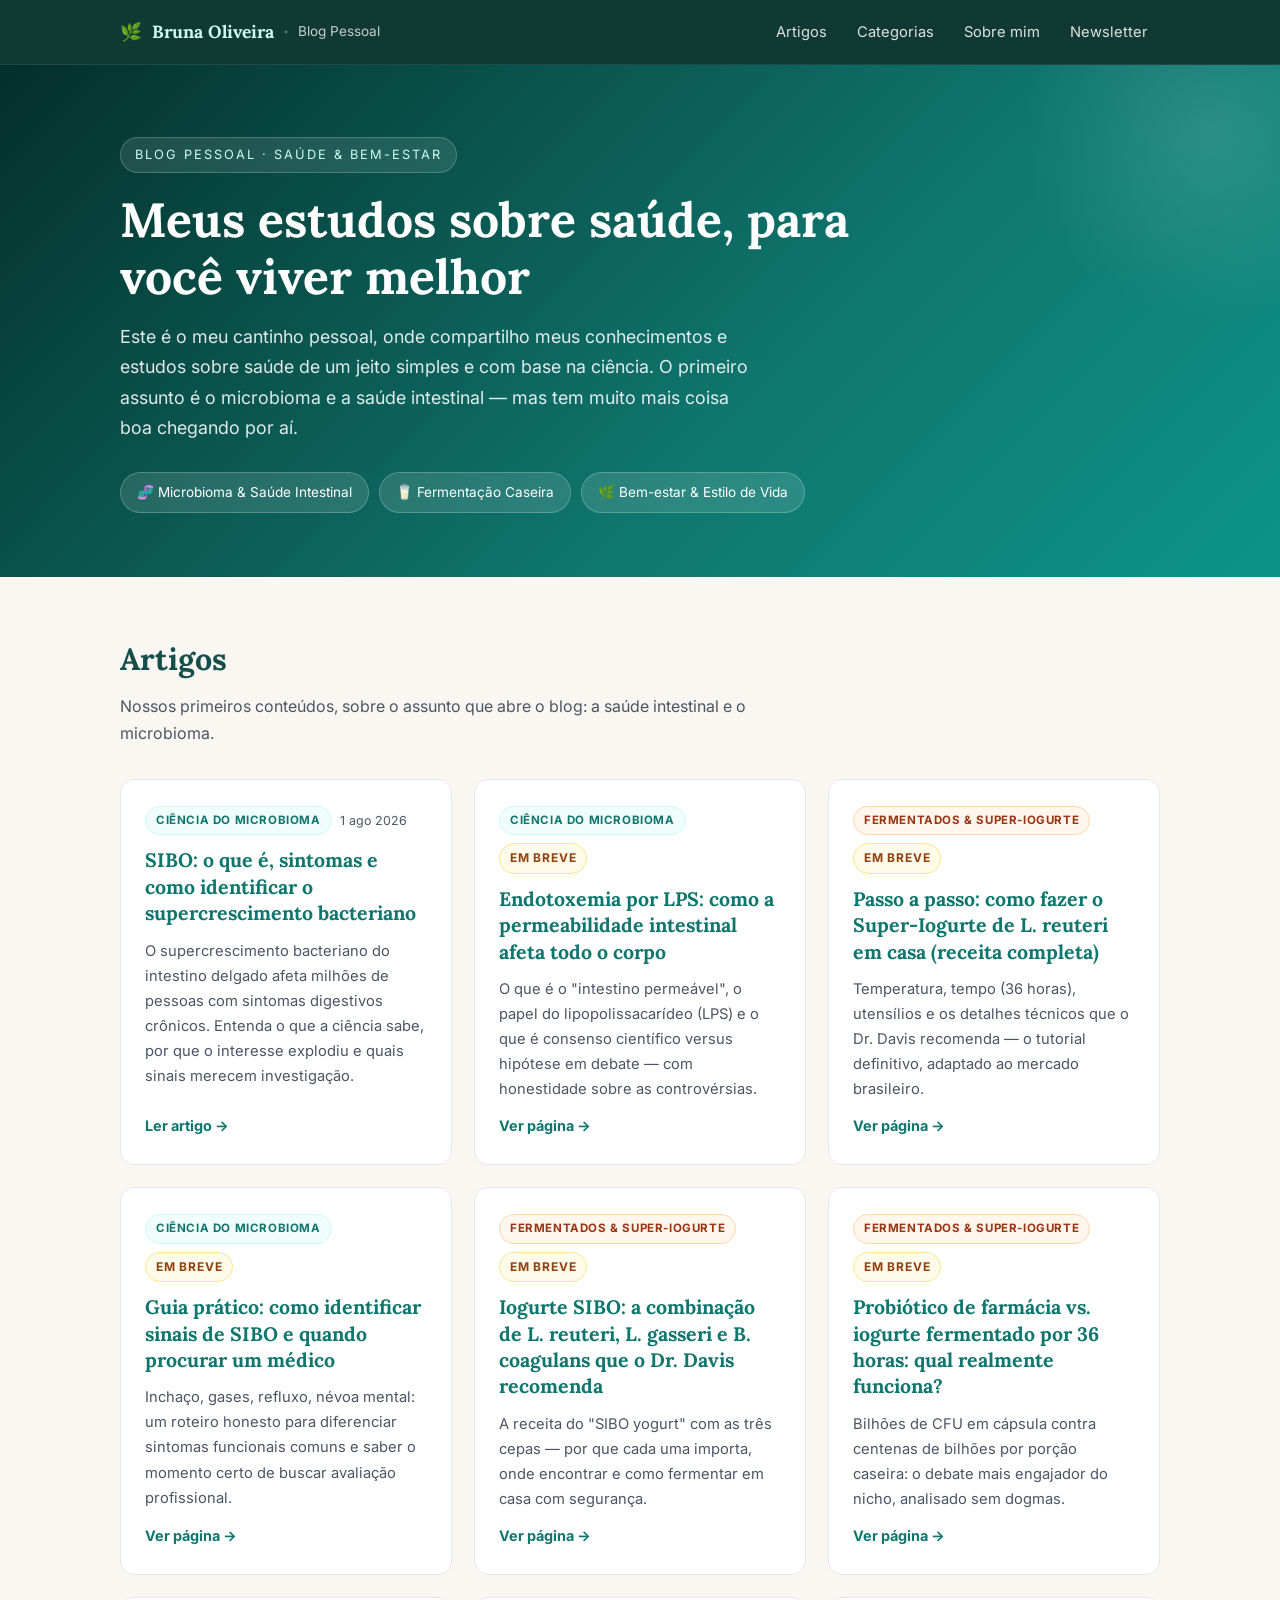
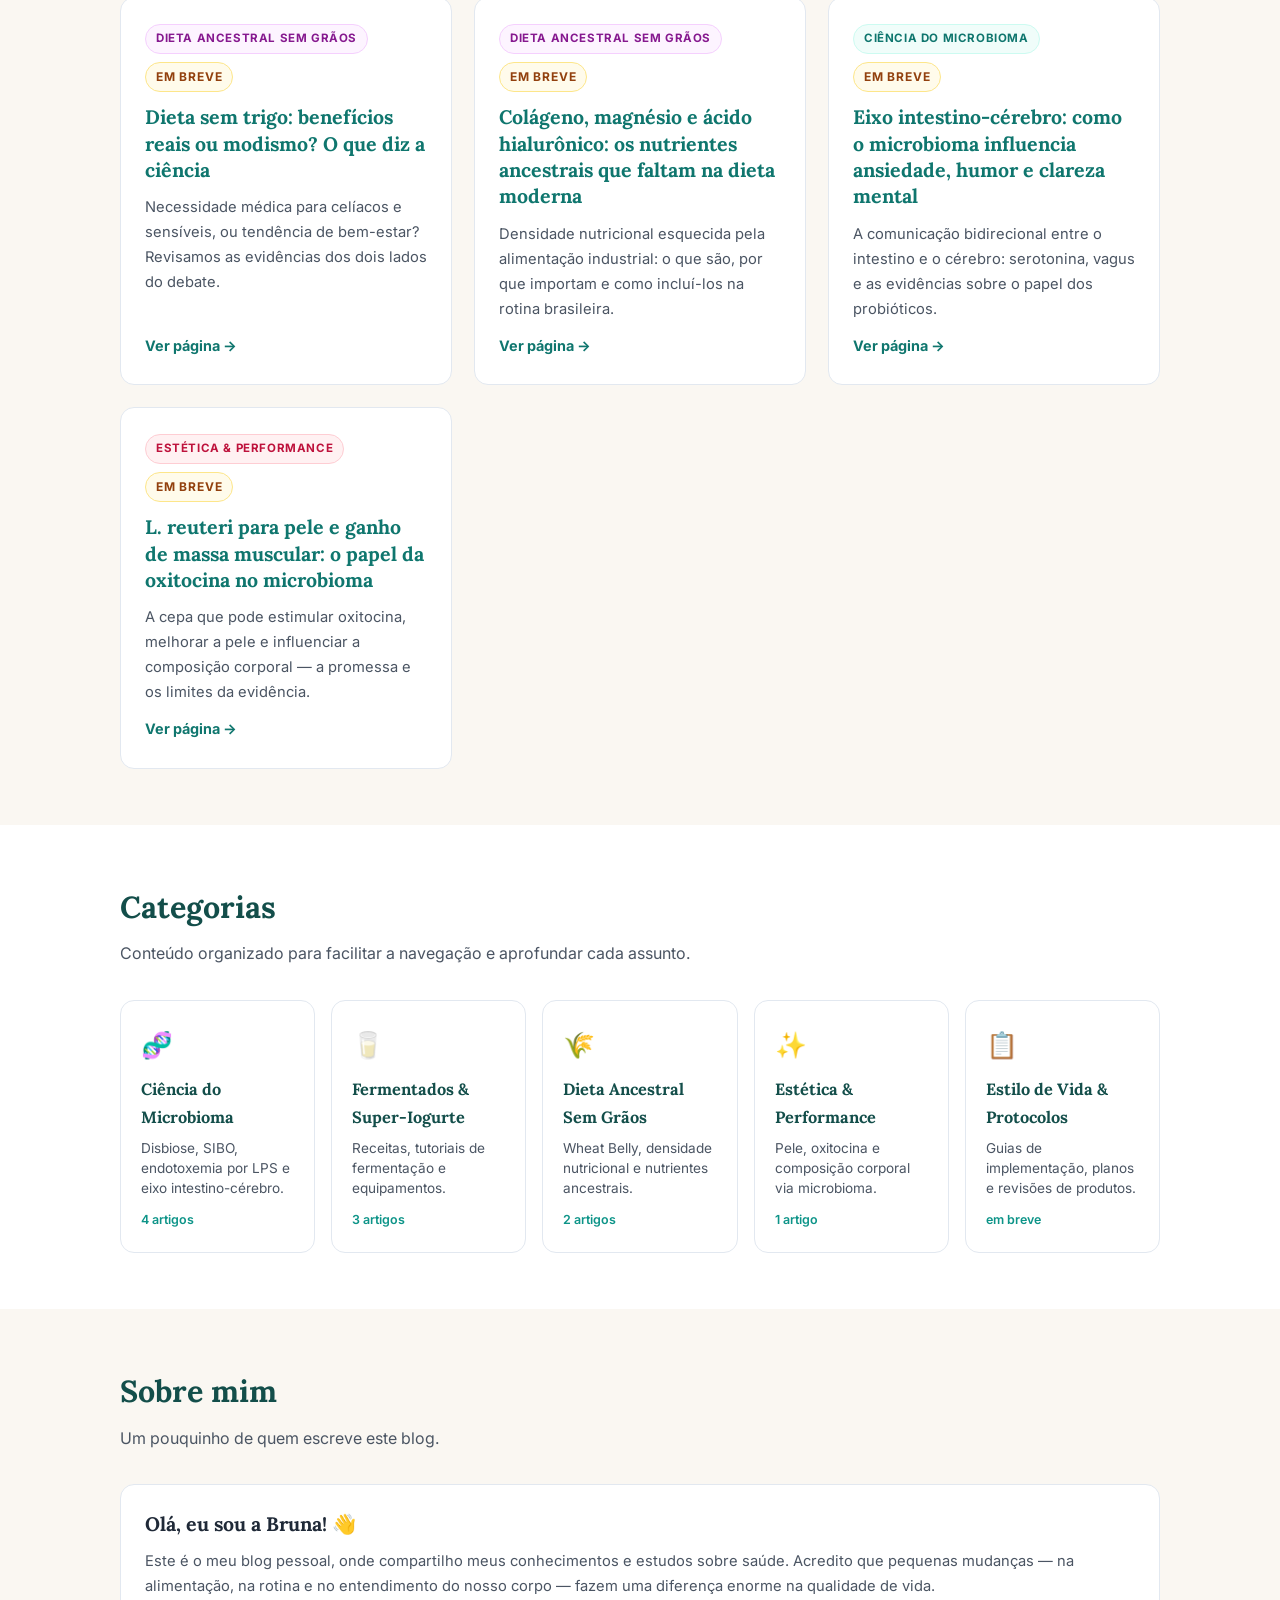
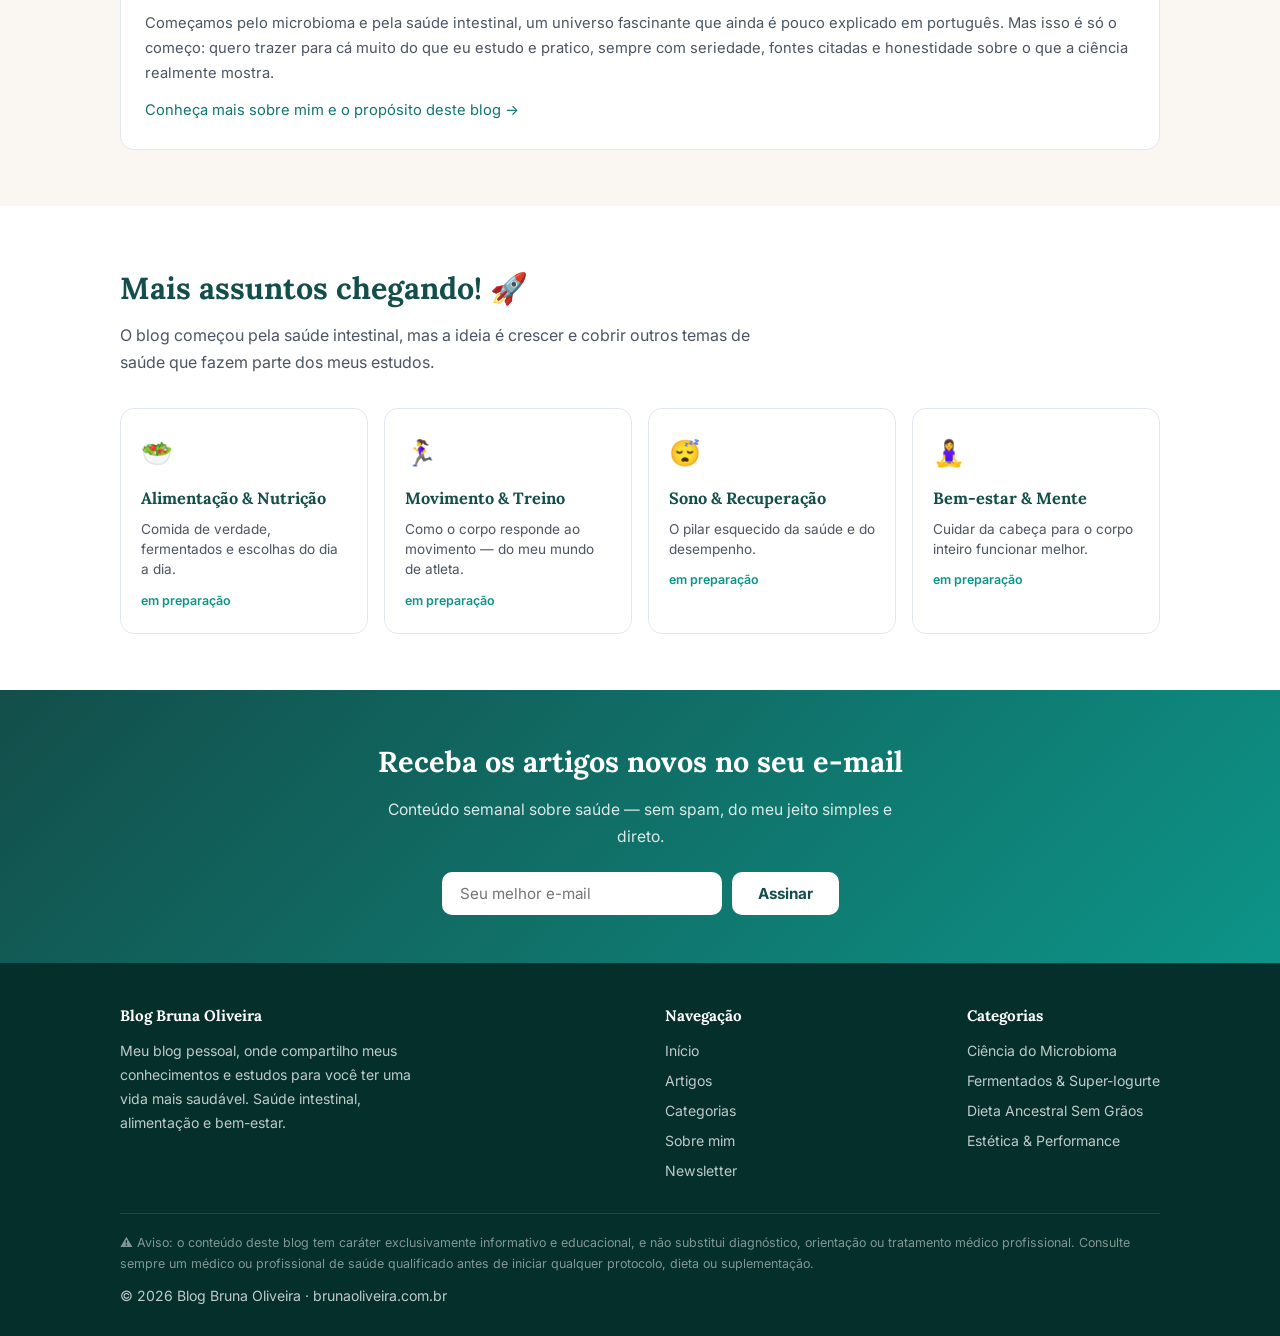
==== index.html @ d5e33ef6 "Reformula blog como blog pessoal de saude - Hero e textos reescritos em primeira pessoa: 'meus estud" ====
<!DOCTYPE html>
<html lang="pt-BR">
<head>
  <meta charset="UTF-8">
  <meta name="viewport" content="width=device-width, initial-scale=1.0">
  <title>Blog Bruna Oliveira — Estudos sobre saúde para uma vida mais saudável</title>
  <meta name="description" content="Este é o meu blog pessoal, onde compartilho meus conhecimentos e estudos sobre saúde. Começamos pelo microbioma e pela saúde intestinal — mas vem muito mais por aí.">
  <meta property="og:title" content="Blog Bruna Oliveira — Estudos sobre saúde">
  <meta property="og:description" content="Meu blog pessoal, onde compartilho conhecimentos e estudos para você ter uma vida mais saudável.">
  <meta property="og:type" content="website">
  <link rel="preconnect" href="https://fonts.googleapis.com">
  <link rel="preconnect" href="https://fonts.gstatic.com" crossorigin>
  <link href="https://fonts.googleapis.com/css2?family=Inter:wght@400;500;600;700&family=Lora:ital,wght@0,400;0,600;0,700;1,400&display=swap" rel="stylesheet">
  <link rel="stylesheet" href="css/style.css">
  <link rel="icon" href="data:image/svg+xml,<svg xmlns='http://www.w3.org/2000/svg' viewBox='0 0 100 100'><text y='.9em' font-size='90'>🌿</text></svg>">
</head>
<body>

  <header class="site-header">
    <nav class="nav container" aria-label="Navegação principal">
      <a class="brand" href="index.html">
        <span>🌿</span>
        <span class="marca">Bruna Oliveira</span>
        <span class="separador">·</span>
        <span class="sub">Blog Pessoal</span>
      </a>
      <button class="nav-toggle" aria-expanded="false" aria-label="Abrir menu">☰</button>
      <ul class="nav-links">
        <li><a href="index.html#posts">Artigos</a></li>
        <li><a href="index.html#categorias">Categorias</a></li>
        <li><a href="sobre.html">Sobre mim</a></li>
        <li><a href="index.html#newsletter">Newsletter</a></li>
      </ul>
    </nav>
  </header>

  <section class="hero">
    <div class="container">
      <span class="hero-kicker">Blog pessoal · Saúde &amp; bem-estar</span>
      <h1>Meus estudos sobre saúde, para você viver melhor</h1>
      <p class="lead">Este é o meu cantinho pessoal, onde compartilho meus conhecimentos e estudos sobre saúde de um jeito simples e com base na ciência. O primeiro assunto é o microbioma e a saúde intestinal — mas tem muito mais coisa boa chegando por aí.</p>
      <div class="hero-badges">
        <span class="hero-badge">🧬 Microbioma &amp; Saúde Intestinal</span>
        <span class="hero-badge">🥛 Fermentação Caseira</span>
        <span class="hero-badge">🌿 Bem-estar &amp; Estilo de Vida</span>
      </div>
    </div>
  </section>

  <section class="section" id="posts">
    <div class="container">
      <h2 class="section-title">Artigos</h2>
      <p class="section-sub">Nossos primeiros conteúdos, sobre o assunto que abre o blog: a saúde intestinal e o microbioma.</p>

      <div class="posts-grid">

        <article class="post-card">
          <div class="meta">
            <span class="tag">Ciência do Microbioma</span>
            <span class="data">1 ago 2026</span>
          </div>
          <h2><a href="posts/sibo-o-que-e-sintomas.html">SIBO: o que é, sintomas e como identificar o supercrescimento bacteriano</a></h2>
          <p class="resumo">O supercrescimento bacteriano do intestino delgado afeta milhões de pessoas com sintomas digestivos crônicos. Entenda o que a ciência sabe, por que o interesse explodiu e quais sinais merecem investigação.</p>
          <a class="ler-mais" href="posts/sibo-o-que-e-sintomas.html">Ler artigo →</a>
        </article>

        <article class="post-card">
          <div class="meta">
            <span class="tag">Ciência do Microbioma</span>
            <span class="embreve">Em breve</span>
          </div>
          <h2><a href="posts/endotoxemia-lps-permeabilidade-intestinal.html">Endotoxemia por LPS: como a permeabilidade intestinal afeta todo o corpo</a></h2>
          <p class="resumo">O que é o "intestino permeável", o papel do lipopolissacarídeo (LPS) e o que é consenso científico versus hipótese em debate — com honestidade sobre as controvérsias.</p>
          <a class="ler-mais" href="posts/endotoxemia-lps-permeabilidade-intestinal.html">Ver página →</a>
        </article>

        <article class="post-card">
          <div class="meta">
            <span class="tag fermentados">Fermentados &amp; Super-Iogurte</span>
            <span class="embreve">Em breve</span>
          </div>
          <h2><a href="posts/como-fazer-super-iogurte-l-reuteri.html">Passo a passo: como fazer o Super-Iogurte de L. reuteri em casa (receita completa)</a></h2>
          <p class="resumo">Temperatura, tempo (36 horas), utensílios e os detalhes técnicos que o Dr. Davis recomenda — o tutorial definitivo, adaptado ao mercado brasileiro.</p>
          <a class="ler-mais" href="posts/como-fazer-super-iogurte-l-reuteri.html">Ver página →</a>
        </article>

        <article class="post-card">
          <div class="meta">
            <span class="tag">Ciência do Microbioma</span>
            <span class="embreve">Em breve</span>
          </div>
          <h2><a href="posts/guia-identificar-sibo-quando-procurar-medico.html">Guia prático: como identificar sinais de SIBO e quando procurar um médico</a></h2>
          <p class="resumo">Inchaço, gases, refluxo, névoa mental: um roteiro honesto para diferenciar sintomas funcionais comuns e saber o momento certo de buscar avaliação profissional.</p>
          <a class="ler-mais" href="posts/guia-identificar-sibo-quando-procurar-medico.html">Ver página →</a>
        </article>

        <article class="post-card">
          <div class="meta">
            <span class="tag fermentados">Fermentados &amp; Super-Iogurte</span>
            <span class="embreve">Em breve</span>
          </div>
          <h2><a href="posts/iogurte-sibo-l-reuteri-l-gasseri-b-coagulans.html">Iogurte SIBO: a combinação de L. reuteri, L. gasseri e B. coagulans que o Dr. Davis recomenda</a></h2>
          <p class="resumo">A receita do "SIBO yogurt" com as três cepas — por que cada uma importa, onde encontrar e como fermentar em casa com segurança.</p>
          <a class="ler-mais" href="posts/iogurte-sibo-l-reuteri-l-gasseri-b-coagulans.html">Ver página →</a>
        </article>

        <article class="post-card">
          <div class="meta">
            <span class="tag fermentados">Fermentados &amp; Super-Iogurte</span>
            <span class="embreve">Em breve</span>
          </div>
          <h2><a href="posts/probiotico-farmacia-vs-iogurte-36-horas.html">Probiótico de farmácia vs. iogurte fermentado por 36 horas: qual realmente funciona?</a></h2>
          <p class="resumo">Bilhões de CFU em cápsula contra centenas de bilhões por porção caseira: o debate mais engajador do nicho, analisado sem dogmas.</p>
          <a class="ler-mais" href="posts/probiotico-farmacia-vs-iogurte-36-horas.html">Ver página →</a>
        </article>

        <article class="post-card">
          <div class="meta">
            <span class="tag dieta">Dieta Ancestral Sem Grãos</span>
            <span class="embreve">Em breve</span>
          </div>
          <h2><a href="posts/dieta-sem-trigo-beneficios-ou-modismo.html">Dieta sem trigo: benefícios reais ou modismo? O que diz a ciência</a></h2>
          <p class="resumo">Necessidade médica para celíacos e sensíveis, ou tendência de bem-estar? Revisamos as evidências dos dois lados do debate.</p>
          <a class="ler-mais" href="posts/dieta-sem-trigo-beneficios-ou-modismo.html">Ver página →</a>
        </article>

        <article class="post-card">
          <div class="meta">
            <span class="tag dieta">Dieta Ancestral Sem Grãos</span>
            <span class="embreve">Em breve</span>
          </div>
          <h2><a href="posts/colageno-magnesio-acido-hialuronico-nutrientes-ancestrais.html">Colágeno, magnésio e ácido hialurônico: os nutrientes ancestrais que faltam na dieta moderna</a></h2>
          <p class="resumo">Densidade nutricional esquecida pela alimentação industrial: o que são, por que importam e como incluí-los na rotina brasileira.</p>
          <a class="ler-mais" href="posts/colageno-magnesio-acido-hialuronico-nutrientes-ancestrais.html">Ver página →</a>
        </article>

        <article class="post-card">
          <div class="meta">
            <span class="tag">Ciência do Microbioma</span>
            <span class="embreve">Em breve</span>
          </div>
          <h2><a href="posts/eixo-intestino-cerebro-microbioma-ansiedade.html">Eixo intestino-cérebro: como o microbioma influencia ansiedade, humor e clareza mental</a></h2>
          <p class="resumo">A comunicação bidirecional entre o intestino e o cérebro: serotonina, vagus e as evidências sobre o papel dos probióticos.</p>
          <a class="ler-mais" href="posts/eixo-intestino-cerebro-microbioma-ansiedade.html">Ver página →</a>
        </article>

        <article class="post-card">
          <div class="meta">
            <span class="tag estetica">Estética &amp; Performance</span>
            <span class="embreve">Em breve</span>
          </div>
          <h2><a href="posts/l-reuteri-pele-massa-muscular-oxitocina.html">L. reuteri para pele e ganho de massa muscular: o papel da oxitocina no microbioma</a></h2>
          <p class="resumo">A cepa que pode estimular oxitocina, melhorar a pele e influenciar a composição corporal — a promessa e os limites da evidência.</p>
          <a class="ler-mais" href="posts/l-reuteri-pele-massa-muscular-oxitocina.html">Ver página →</a>
        </article>

      </div>
    </div>
  </section>

  <section class="section section-alt" id="categorias">
    <div class="container">
      <h2 class="section-title">Categorias</h2>
      <p class="section-sub">Conteúdo organizado para facilitar a navegação e aprofundar cada assunto.</p>
      <div class="categorias-grid">
        <a class="categoria-card" href="index.html#posts">
          <span class="icone">🧬</span>
          <h3>Ciência do Microbioma</h3>
          <p>Disbiose, SIBO, endotoxemia por LPS e eixo intestino-cérebro.</p>
          <span class="conta">4 artigos</span>
        </a>
        <a class="categoria-card" href="index.html#posts">
          <span class="icone">🥛</span>
          <h3>Fermentados &amp; Super-Iogurte</h3>
          <p>Receitas, tutoriais de fermentação e equipamentos.</p>
          <span class="conta">3 artigos</span>
        </a>
        <a class="categoria-card" href="index.html#posts">
          <span class="icone">🌾</span>
          <h3>Dieta Ancestral Sem Grãos</h3>
          <p>Wheat Belly, densidade nutricional e nutrientes ancestrais.</p>
          <span class="conta">2 artigos</span>
        </a>
        <a class="categoria-card" href="index.html#posts">
          <span class="icone">✨</span>
          <h3>Estética &amp; Performance</h3>
          <p>Pele, oxitocina e composição corporal via microbioma.</p>
          <span class="conta">1 artigo</span>
        </a>
        <a class="categoria-card" href="index.html#posts">
          <span class="icone">📋</span>
          <h3>Estilo de Vida &amp; Protocolos</h3>
          <p>Guias de implementação, planos e revisões de produtos.</p>
          <span class="conta">em breve</span>
        </a>
      </div>
    </div>
  </section>

  <section class="section" id="sobre">
    <div class="container">
      <h2 class="section-title">Sobre mim</h2>
      <p class="section-sub">Um pouquinho de quem escreve este blog.</p>
      <div class="posts-grid" style="grid-template-columns: 1fr;">
        <div class="post-card">
          <h2>Olá, eu sou a Bruna! 👋</h2>
          <p class="resumo">Este é o meu blog pessoal, onde compartilho meus conhecimentos e estudos sobre saúde. Acredito que pequenas mudanças — na alimentação, na rotina e no entendimento do nosso corpo — fazem uma diferença enorme na qualidade de vida.</p>
          <p class="resumo">Começamos pelo microbioma e pela saúde intestinal, um universo fascinante que ainda é pouco explicado em português. Mas isso é só o começo: quero trazer para cá muito do que eu estudo e pratico, sempre com seriedade, fontes citadas e honestidade sobre o que a ciência realmente mostra.</p>
          <p class="resumo"><a href="sobre.html">Conheça mais sobre mim e o propósito deste blog →</a></p>
        </div>
      </div>
    </div>
  </section>

  <section class="section section-alt" id="proximos">
    <div class="container">
      <h2 class="section-title">Mais assuntos chegando! 🚀</h2>
      <p class="section-sub">O blog começou pela saúde intestinal, mas a ideia é crescer e cobrir outros temas de saúde que fazem parte dos meus estudos.</p>
      <div class="categorias-grid">
        <div class="categoria-card">
          <span class="icone">🥗</span>
          <h3>Alimentação &amp; Nutrição</h3>
          <p>Comida de verdade, fermentados e escolhas do dia a dia.</p>
          <span class="conta">em preparação</span>
        </div>
        <div class="categoria-card">
          <span class="icone">🏃‍♀️</span>
          <h3>Movimento &amp; Treino</h3>
          <p>Como o corpo responde ao movimento — do meu mundo de atleta.</p>
          <span class="conta">em preparação</span>
        </div>
        <div class="categoria-card">
          <span class="icone">😴</span>
          <h3>Sono &amp; Recuperação</h3>
          <p>O pilar esquecido da saúde e do desempenho.</p>
          <span class="conta">em preparação</span>
        </div>
        <div class="categoria-card">
          <span class="icone">🧘‍♀️</span>
          <h3>Bem-estar &amp; Mente</h3>
          <p>Cuidar da cabeça para o corpo inteiro funcionar melhor.</p>
          <span class="conta">em preparação</span>
        </div>
      </div>
    </div>
  </section>

  <section class="cta" id="newsletter">
    <div class="container">
      <h2>Receba os artigos novos no seu e-mail</h2>
      <p>Conteúdo semanal sobre saúde — sem spam, do meu jeito simples e direto.</p>
      <form class="cta-form" onsubmit="alert('Em breve! A newsletter está sendo configurada. 😉'); return false;">
        <input type="email" placeholder="Seu melhor e-mail" required>
        <button class="btn" type="submit">Assinar</button>
      </form>
    </div>
  </section>

  <footer class="site-footer">
    <div class="container">
      <div class="footer-grid">
        <div>
          <h4>Blog Bruna Oliveira</h4>
          <p style="max-width:320px;">Meu blog pessoal, onde compartilho meus conhecimentos e estudos para você ter uma vida mais saudável. Saúde intestinal, alimentação e bem-estar.</p>
        </div>
        <div>
          <h4>Navegação</h4>
          <ul>
            <li><a href="index.html">Início</a></li>
            <li><a href="index.html#posts">Artigos</a></li>
            <li><a href="index.html#categorias">Categorias</a></li>
            <li><a href="sobre.html">Sobre mim</a></li>
            <li><a href="index.html#newsletter">Newsletter</a></li>
          </ul>
        </div>
        <div>
          <h4>Categorias</h4>
          <ul>
            <li><a href="index.html#posts">Ciência do Microbioma</a></li>
            <li><a href="index.html#posts">Fermentados &amp; Super-Iogurte</a></li>
            <li><a href="index.html#posts">Dieta Ancestral Sem Grãos</a></li>
            <li><a href="index.html#posts">Estética &amp; Performance</a></li>
          </ul>
        </div>
      </div>
      <p class="disclaimer">⚠️ Aviso: o conteúdo deste blog tem caráter exclusivamente informativo e educacional, e não substitui diagnóstico, orientação ou tratamento médico profissional. Consulte sempre um médico ou profissional de saúde qualificado antes de iniciar qualquer protocolo, dieta ou suplementação.</p>
      <p class="copyright">© <span data-ano>2026</span> Blog Bruna Oliveira · brunaoliveira.com.br</p>
    </div>
  </footer>

  <script src="js/main.js"></script>
</body>
</html>
---- css/style.css ----
/* ============================================================
   Blog Bruna Oliveira — Saúde & Microbioma
   Paleta: verde-teal (saúde) + tons quentes (editorial)
   ============================================================ */

:root {
  --verde-900: #042f2a;
  --verde-800: #134e4a;
  --verde-700: #0f766e;
  --verde-600: #0d9488;
  --verde-100: #ccfbf1;
  --verde-50: #f0fdfa;
  --areia: #faf7f2;
  --branco: #ffffff;
  --texto: #1f2937;
  --texto-suave: #4b5563;
  --cinza-claro: #e5e7eb;
  --laranja: #ea8c3c;
  --borda: #e2e8f0;
  --radius: 14px;
  --sombra: 0 4px 24px rgba(4, 47, 42, 0.08);
  --sombra-hover: 0 8px 32px rgba(4, 47, 42, 0.14);
  --font-titulo: "Lora", Georgia, "Times New Roman", serif;
  --font-texto: "Inter", -apple-system, BlinkMacSystemFont, "Segoe UI", Roboto, sans-serif;
}

* { margin: 0; padding: 0; box-sizing: border-box; }

html { scroll-behavior: smooth; }

body {
  font-family: var(--font-texto);
  color: var(--texto);
  background: var(--areia);
  line-height: 1.7;
  font-size: 16px;
}

img { max-width: 100%; height: auto; }

a { color: var(--verde-700); text-decoration: none; }
a:hover { text-decoration: underline; }

.container { max-width: 1080px; margin: 0 auto; padding: 0 20px; }

/* ---------- Header ---------- */
.site-header {
  position: sticky;
  top: 0;
  z-index: 50;
  background: rgba(4, 47, 42, 0.95);
  backdrop-filter: blur(8px);
  border-bottom: 1px solid rgba(255, 255, 255, 0.08);
}

.nav { display: flex; align-items: center; justify-content: space-between; height: 64px; }

.brand { display: flex; align-items: center; gap: 10px; font-family: var(--font-titulo); color: var(--branco); font-size: 1.1rem; font-weight: 700; }
.brand:hover { text-decoration: none; }
.brand .marca { color: var(--verde-100); }
.brand .separador { color: rgba(255,255,255,0.35); }
.brand .sub { font-size: 0.85rem; font-weight: 400; color: rgba(255,255,255,0.75); font-family: var(--font-texto); }

.nav-links { display: flex; align-items: center; gap: 6px; list-style: none; }
.nav-links a { color: rgba(255,255,255,0.85); font-size: 0.92rem; padding: 8px 12px; border-radius: 8px; }
.nav-links a:hover { background: rgba(255,255,255,0.1); text-decoration: none; color: var(--branco); }

.nav-toggle { display: none; background: none; border: none; color: var(--branco); font-size: 1.4rem; cursor: pointer; padding: 4px 8px; }

/* ---------- Hero ---------- */
.hero {
  background: linear-gradient(135deg, var(--verde-900) 0%, var(--verde-700) 60%, var(--verde-600) 100%);
  color: var(--branco);
  padding: 72px 0 64px;
  position: relative;
  overflow: hidden;
}
.hero::after {
  content: "";
  position: absolute;
  right: -120px;
  top: -120px;
  width: 380px;
  height: 380px;
  border-radius: 50%;
  background: radial-gradient(circle, rgba(255,255,255,0.12) 0%, transparent 70%);
}
.hero .container { position: relative; z-index: 1; }

.hero-kicker {
  display: inline-block;
  font-size: 0.8rem;
  letter-spacing: 2px;
  text-transform: uppercase;
  color: var(--verde-100);
  background: rgba(255,255,255,0.1);
  border: 1px solid rgba(255,255,255,0.2);
  padding: 6px 14px;
  border-radius: 999px;
  margin-bottom: 18px;
}

.hero h1 {
  font-family: var(--font-titulo);
  font-size: clamp(1.9rem, 4.5vw, 3rem);
  line-height: 1.2;
  max-width: 760px;
  margin-bottom: 16px;
}

.hero p.lead { font-size: 1.12rem; color: rgba(255,255,255,0.88); max-width: 640px; margin-bottom: 28px; }

.hero-badges { display: flex; flex-wrap: wrap; gap: 10px; }
.hero-badge {
  font-size: 0.85rem;
  background: rgba(255,255,255,0.12);
  border: 1px solid rgba(255,255,255,0.22);
  color: var(--branco);
  padding: 8px 16px;
  border-radius: 999px;
}

/* ---------- Seções ---------- */
.section { padding: 56px 0; }
.section-alt { background: var(--branco); }

.section-title {
  font-family: var(--font-titulo);
  font-size: clamp(1.4rem, 3vw, 1.9rem);
  color: var(--verde-800);
  margin-bottom: 8px;
}
.section-sub { color: var(--texto-suave); margin-bottom: 32px; max-width: 640px; }

/* ---------- Categorias ---------- */
.categorias-grid {
  display: grid;
  grid-template-columns: repeat(auto-fit, minmax(190px, 1fr));
  gap: 16px;
}
.categoria-card {
  background: var(--branco);
  border: 1px solid var(--borda);
  border-radius: var(--radius);
  padding: 22px 20px;
  transition: transform 0.18s ease, box-shadow 0.18s ease;
}
.categoria-card:hover { transform: translateY(-3px); box-shadow: var(--sombra-hover); text-decoration: none; }
.categoria-card .icone { font-size: 1.6rem; display: block; margin-bottom: 10px; }
.categoria-card h3 { font-family: var(--font-titulo); font-size: 1.02rem; color: var(--verde-800); margin-bottom: 6px; }
.categoria-card p { font-size: 0.85rem; color: var(--texto-suave); line-height: 1.5; }
.categoria-card .conta { font-size: 0.78rem; color: var(--verde-600); font-weight: 600; display: block; margin-top: 10px; }

/* ---------- Grid de posts ---------- */
.posts-grid {
  display: grid;
  grid-template-columns: repeat(auto-fill, minmax(300px, 1fr));
  gap: 22px;
}
.post-card {
  background: var(--branco);
  border: 1px solid var(--borda);
  border-radius: var(--radius);
  padding: 26px 24px;
  display: flex;
  flex-direction: column;
  gap: 12px;
  transition: transform 0.18s ease, box-shadow 0.18s ease;
}
.post-card:hover { transform: translateY(-3px); box-shadow: var(--sombra-hover); text-decoration: none; }

.post-card .meta { display: flex; align-items: center; gap: 8px; flex-wrap: wrap; }
.tag {
  display: inline-block;
  font-size: 0.72rem;
  font-weight: 700;
  letter-spacing: 0.6px;
  text-transform: uppercase;
  padding: 4px 10px;
  border-radius: 999px;
  background: var(--verde-50);
  color: var(--verde-700);
  border: 1px solid var(--verde-100);
}
.tag.fermentados { background: #fff7ed; color: #9a3412; border-color: #fed7aa; }
.tag.dieta { background: #fdf4ff; color: #86198f; border-color: #f5d0fe; }
.tag.estetica { background: #fff1f2; color: #be123c; border-color: #fecdd3; }

.post-card .data { font-size: 0.78rem; color: var(--texto-suave); }

.post-card h2 { font-family: var(--font-titulo); font-size: 1.22rem; line-height: 1.35; color: var(--texto); }
.post-card h2:hover { color: var(--verde-700); }
.post-card .resumo { font-size: 0.92rem; color: var(--texto-suave); flex: 1; }

.embreve {
  font-size: 0.75rem;
  font-weight: 700;
  letter-spacing: 0.8px;
  text-transform: uppercase;
  color: #92400e;
  background: #fffbeb;
  border: 1px solid #fde68a;
  padding: 4px 10px;
  border-radius: 999px;
  align-self: flex-start;
}

.post-card .ler-mais { font-weight: 700; font-size: 0.9rem; color: var(--verde-700); }
.post-card .ler-mais:hover { color: var(--verde-800); text-decoration: none; }

/* ---------- Post (página do artigo) ---------- */
.post-header {
  background: linear-gradient(135deg, var(--verde-900), var(--verde-700));
  color: var(--branco);
  padding: 56px 0 48px;
}
.post-header .tag { background: rgba(255,255,255,0.14); color: var(--verde-100); border-color: rgba(255,255,255,0.25); }
.post-header h1 {
  font-family: var(--font-titulo);
  font-size: clamp(1.6rem, 4vw, 2.5rem);
  line-height: 1.25;
  margin: 14px 0 12px;
}
.post-header .meta-post { font-size: 0.88rem; color: rgba(255,255,255,0.8); display: flex; gap: 16px; flex-wrap: wrap; }

.post-body {
  background: var(--branco);
  padding: 44px 0 64px;
}
.post-body .artigo {
  max-width: 760px;
  margin: 0 auto;
}
.post-body h2 {
  font-family: var(--font-titulo);
  color: var(--verde-800);
  font-size: 1.45rem;
  margin: 36px 0 12px;
}
.post-body h3 { font-family: var(--font-titulo); color: var(--verde-800); font-size: 1.15rem; margin: 26px 0 10px; }
.post-body p { margin-bottom: 16px; color: var(--texto); }
.post-body ul, .post-body ol { margin: 0 0 18px 22px; }
.post-body li { margin-bottom: 8px; }
.post-body strong { color: var(--verde-800); }

.post-body .destaque {
  background: var(--verde-50);
  border-left: 4px solid var(--verde-600);
  padding: 16px 18px;
  border-radius: 0 10px 10px 0;
  margin: 22px 0;
  font-size: 0.95rem;
}
.post-body .destaque strong { color: var(--verde-800); }

.post-body .aviso {
  background: #fffbeb;
  border: 1px solid #fde68a;
  border-left: 4px solid var(--laranja);
  padding: 14px 18px;
  border-radius: 0 10px 10px 0;
  margin: 26px 0;
  font-size: 0.88rem;
  color: #78350f;
}

.post-body .refs { font-size: 0.82rem; color: var(--texto-suave); margin-top: 40px; border-top: 1px solid var(--cinza-claro); padding-top: 18px; }
.post-body .refs ol { margin-left: 20px; }
.post-body .refs li { margin-bottom: 6px; word-break: break-word; }

.post-nav { max-width: 760px; margin: 36px auto 0; display: flex; justify-content: space-between; gap: 16px; flex-wrap: wrap; }
.post-nav a { font-weight: 600; font-size: 0.92rem; }

/* ---------- CTA newsletter ---------- */
.cta {
  background: linear-gradient(135deg, var(--verde-800), var(--verde-600));
  color: var(--branco);
  padding: 48px 0;
  text-align: center;
}
.cta h2 { font-family: var(--font-titulo); font-size: clamp(1.3rem, 3vw, 1.8rem); margin-bottom: 10px; }
.cta p { color: rgba(255,255,255,0.85); max-width: 520px; margin: 0 auto 22px; font-size: 0.98rem; }
.cta-form { display: flex; gap: 10px; justify-content: center; flex-wrap: wrap; }
.cta-form input[type="email"] {
  padding: 12px 18px;
  border: none;
  border-radius: 10px;
  min-width: 280px;
  font-size: 0.95rem;
  font-family: var(--font-texto);
}
.btn {
  display: inline-block;
  background: var(--branco);
  color: var(--verde-800);
  font-weight: 700;
  padding: 12px 26px;
  border: none;
  border-radius: 10px;
  cursor: pointer;
  font-size: 0.95rem;
  font-family: var(--font-texto);
  transition: transform 0.15s ease;
}
.btn:hover { transform: translateY(-1px); text-decoration: none; }
.btn-primario { background: var(--verde-600); color: var(--branco); }
.btn-primario:hover { background: var(--verde-700); }

/* ---------- Footer ---------- */
.site-footer {
  background: var(--verde-900);
  color: rgba(255,255,255,0.75);
  padding: 40px 0 28px;
  font-size: 0.88rem;
}
.footer-grid { display: flex; justify-content: space-between; gap: 30px; flex-wrap: wrap; margin-bottom: 24px; }
.footer-grid h4 { color: var(--branco); font-family: var(--font-titulo); font-size: 0.95rem; margin-bottom: 10px; }
.footer-grid ul { list-style: none; }
.footer-grid li { margin-bottom: 6px; }
.footer-grid a { color: rgba(255,255,255,0.75); }
.footer-grid a:hover { color: var(--branco); }

.disclaimer { font-size: 0.78rem; color: rgba(255,255,255,0.5); border-top: 1px solid rgba(255,255,255,0.12); padding-top: 18px; margin-top: 18px; }
.copyright { margin-top: 10px; }

/* ---------- Responsivo ---------- */
@media (max-width: 720px) {
  .nav-toggle { display: block; }
  .nav-links {
    display: none;
    position: absolute;
    top: 64px;
    left: 0;
    right: 0;
    flex-direction: column;
    align-items: stretch;
    background: var(--verde-900);
    padding: 12px 20px 18px;
    gap: 4px;
    border-bottom: 1px solid rgba(255,255,255,0.1);
  }
  .nav-links.aberto { display: flex; }
  .nav-links a { padding: 12px; }
  .hero { padding: 52px 0 48px; }
  .section { padding: 44px 0; }
  .cta-form input[type="email"] { min-width: 100%; }
}
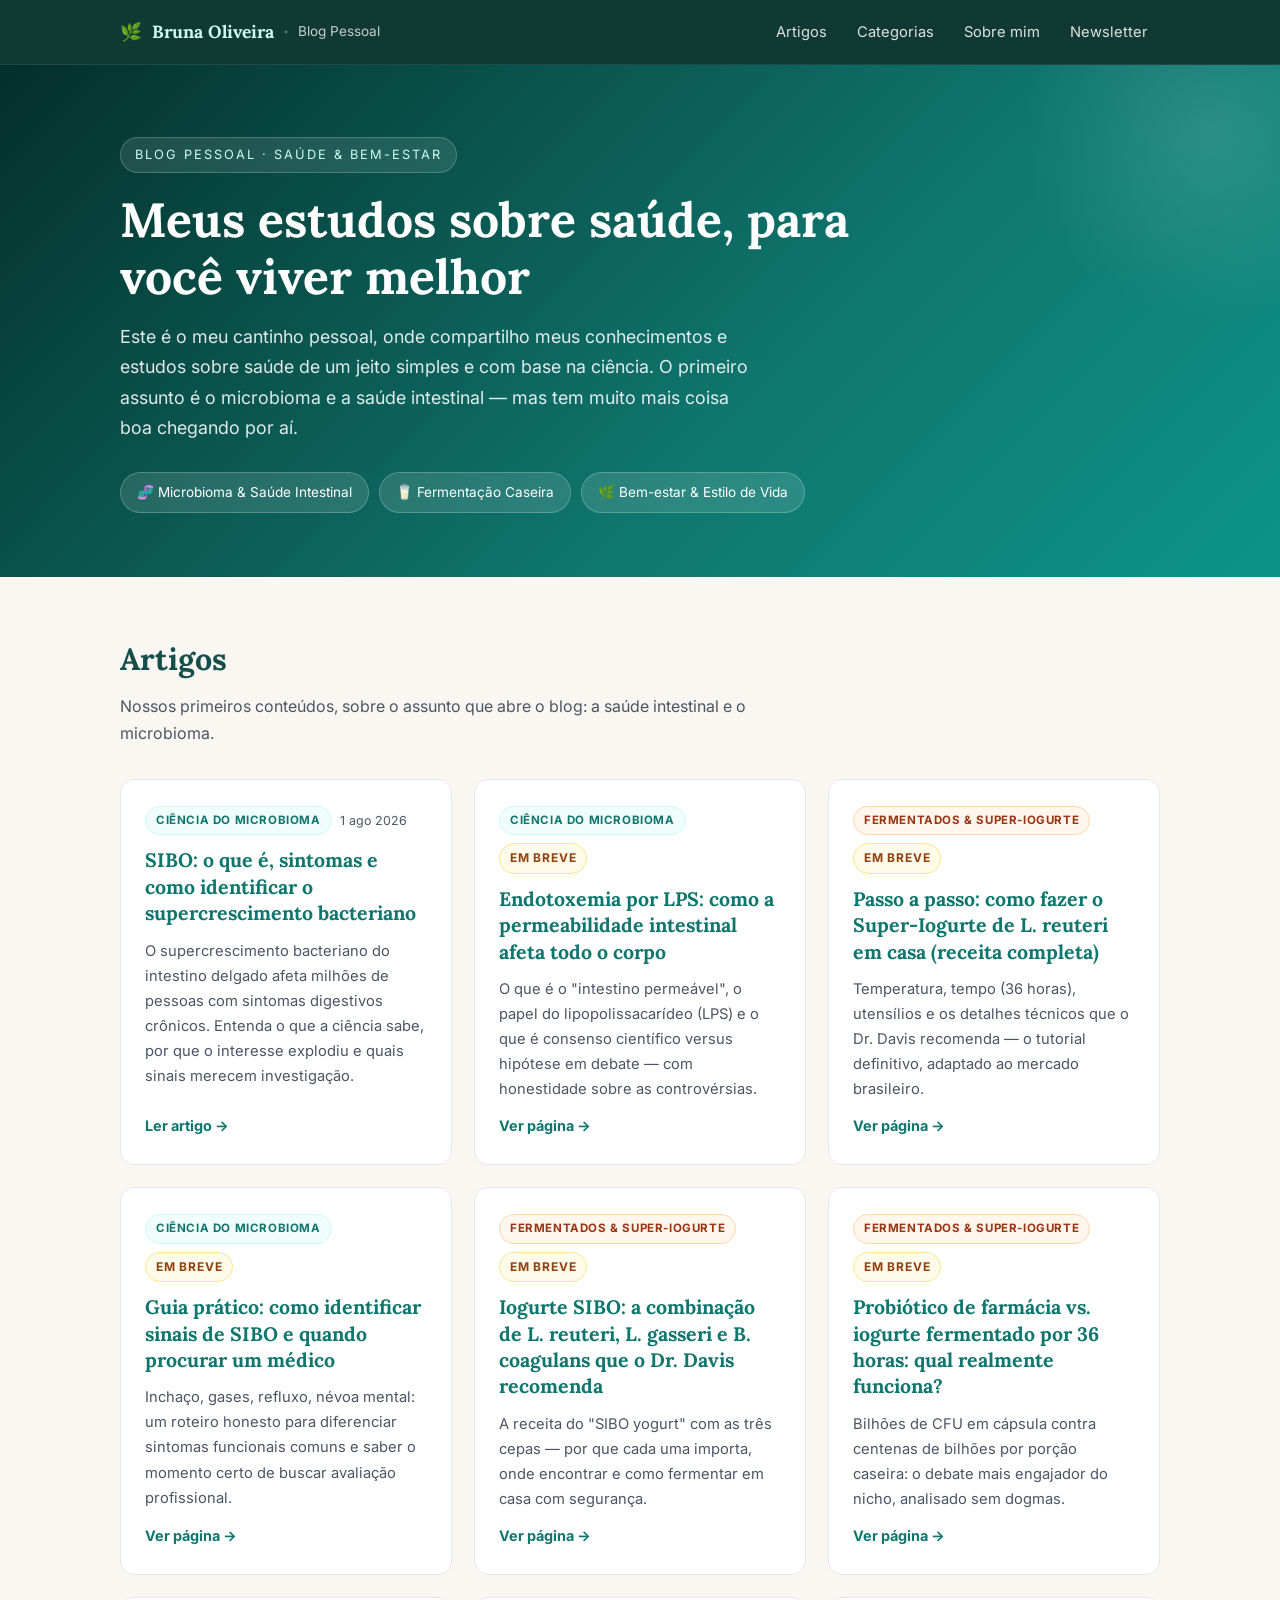
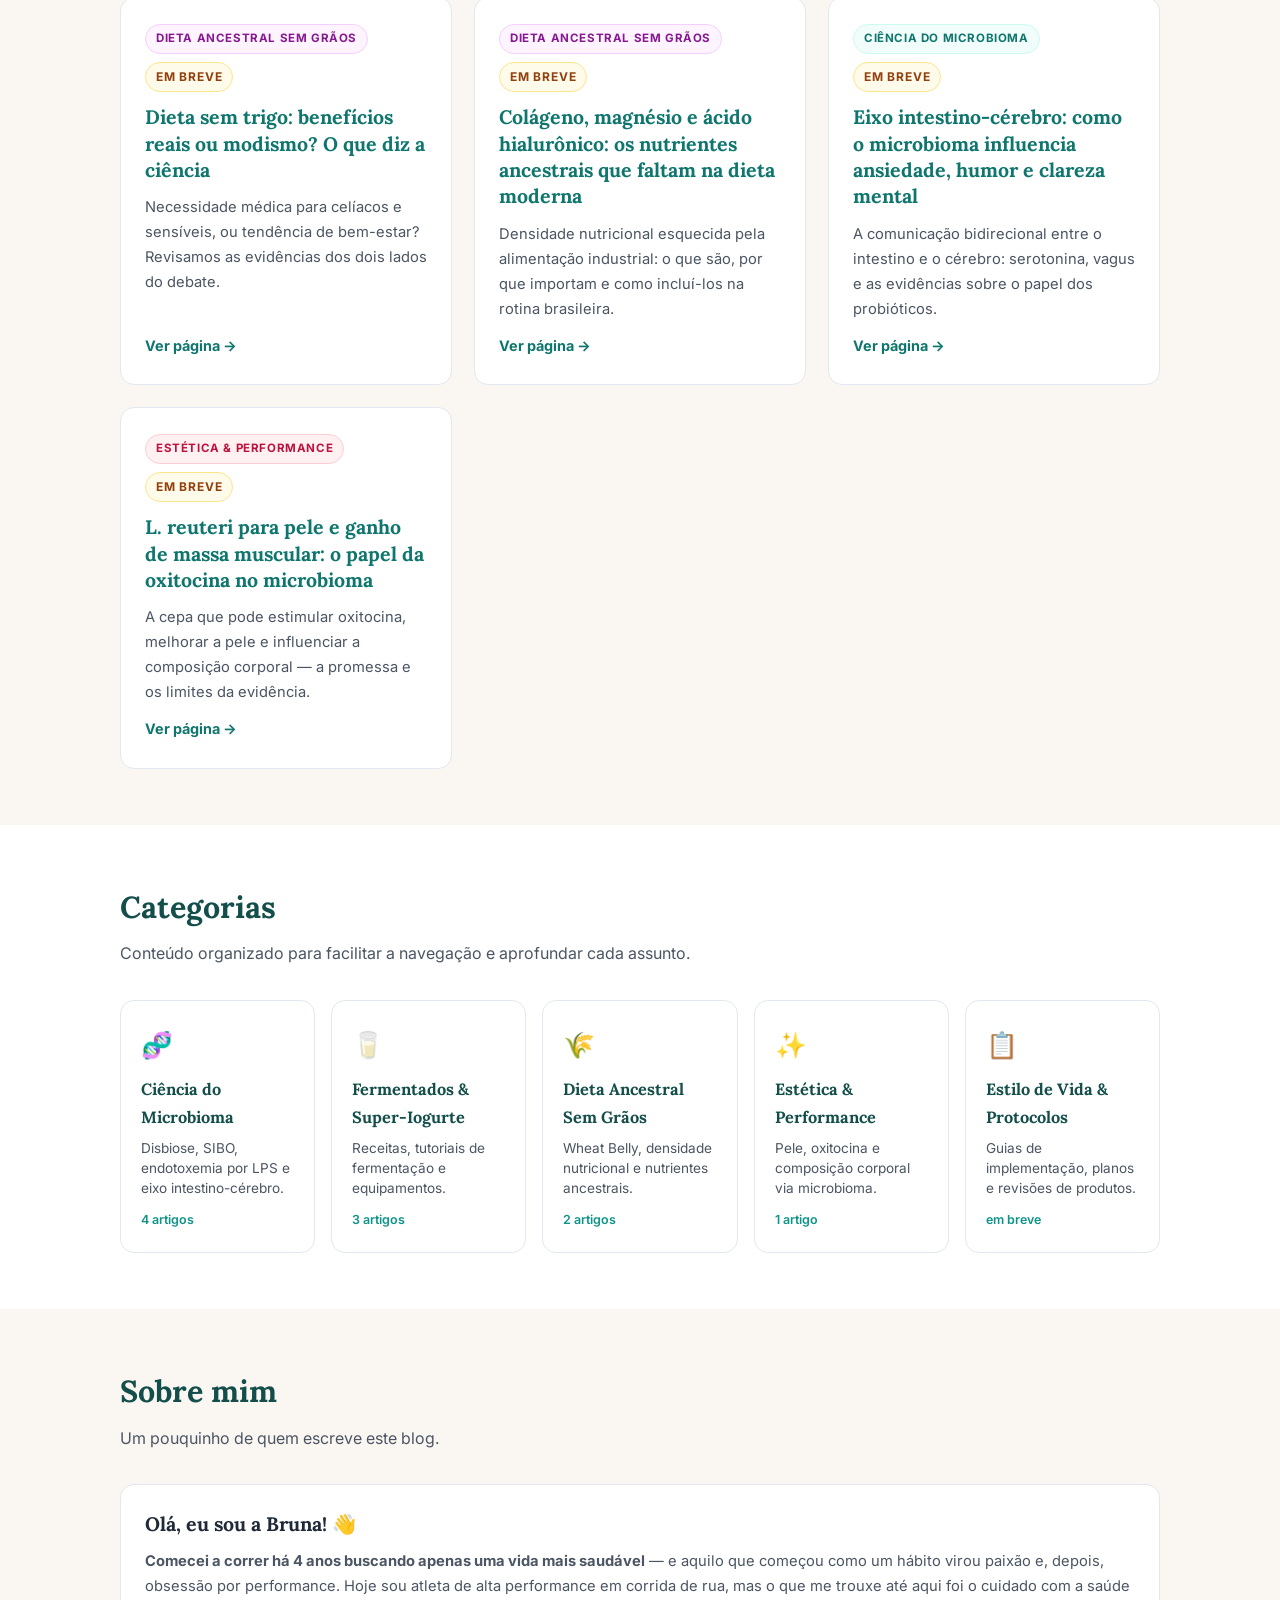
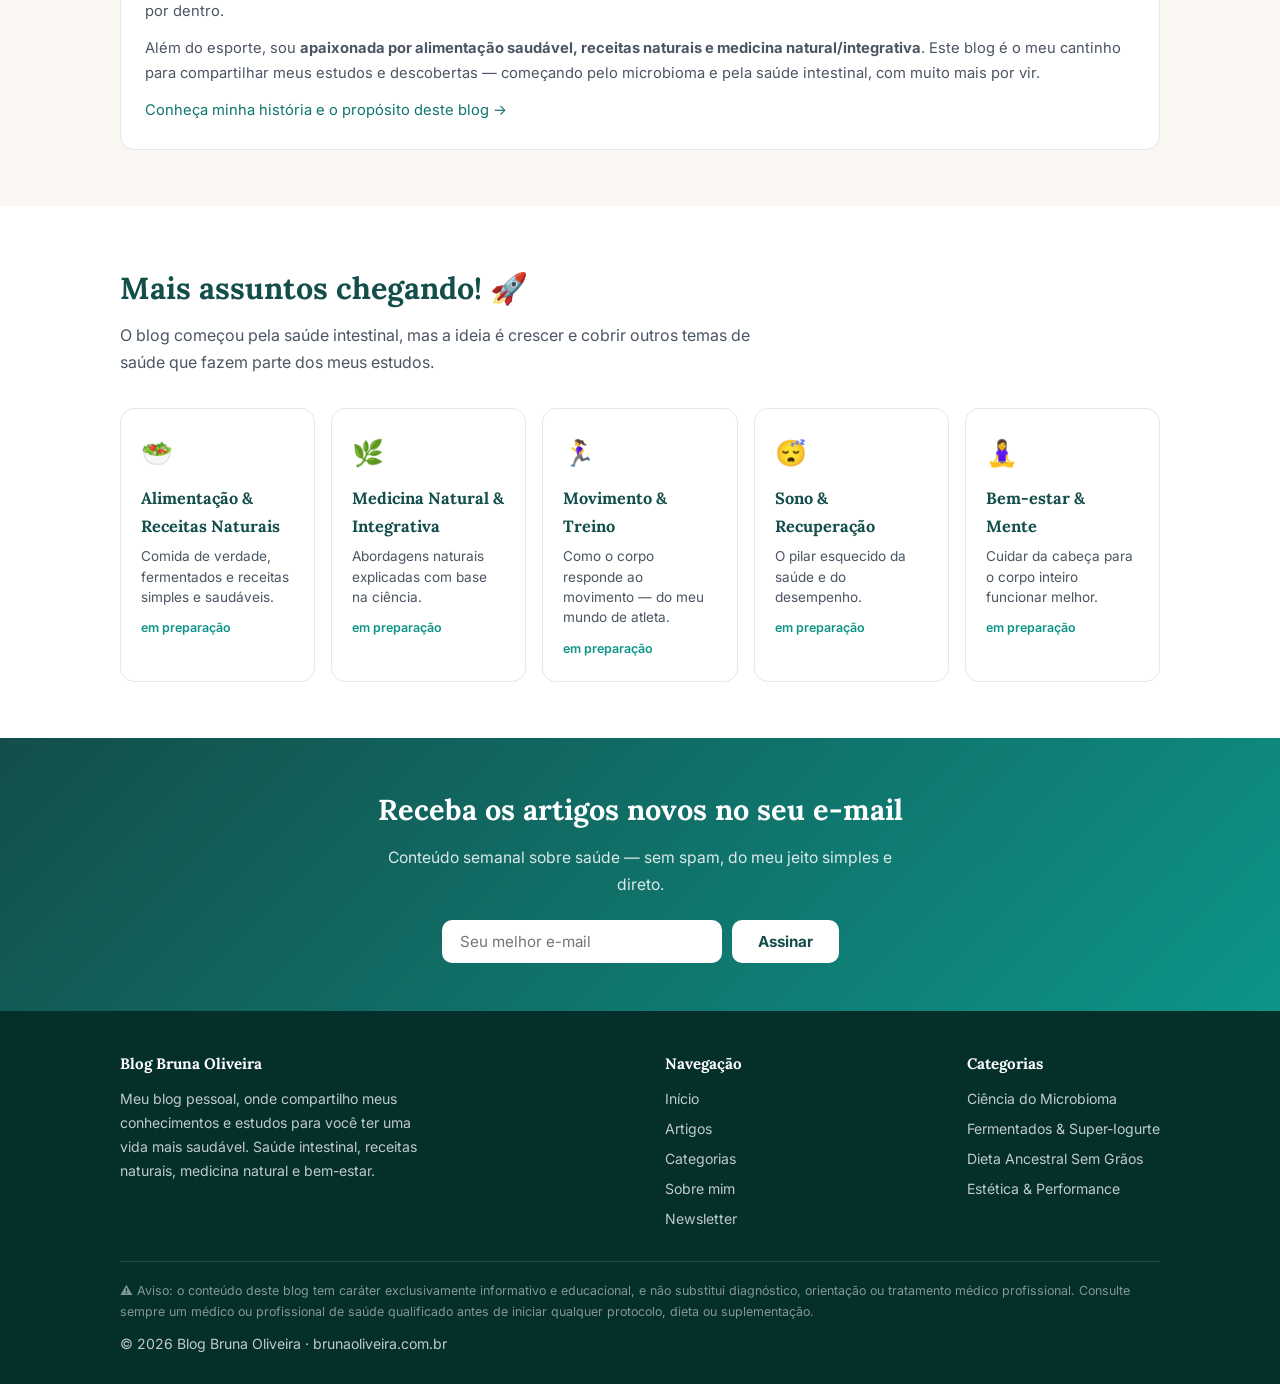
==== commit fc11badc: "Personaliza blog com historia real e foco em saude natural - Pagina sobre reescrita com a historia d" ====
--- a/index.html
+++ b/index.html
@@ -204,9 +204,9 @@
       <div class="posts-grid" style="grid-template-columns: 1fr;">
         <div class="post-card">
           <h2>Olá, eu sou a Bruna! 👋</h2>
-          <p class="resumo">Este é o meu blog pessoal, onde compartilho meus conhecimentos e estudos sobre saúde. Acredito que pequenas mudanças — na alimentação, na rotina e no entendimento do nosso corpo — fazem uma diferença enorme na qualidade de vida.</p>
-          <p class="resumo">Começamos pelo microbioma e pela saúde intestinal, um universo fascinante que ainda é pouco explicado em português. Mas isso é só o começo: quero trazer para cá muito do que eu estudo e pratico, sempre com seriedade, fontes citadas e honestidade sobre o que a ciência realmente mostra.</p>
-          <p class="resumo"><a href="sobre.html">Conheça mais sobre mim e o propósito deste blog →</a></p>
+          <p class="resumo"><strong>Comecei a correr há 4 anos buscando apenas uma vida mais saudável</strong> — e aquilo que começou como um hábito virou paixão e, depois, obsessão por performance. Hoje sou atleta de alta performance em corrida de rua, mas o que me trouxe até aqui foi o cuidado com a saúde por dentro.</p>
+          <p class="resumo">Além do esporte, sou <strong>apaixonada por alimentação saudável, receitas naturais e medicina natural/integrativa</strong>. Este blog é o meu cantinho para compartilhar meus estudos e descobertas — começando pelo microbioma e pela saúde intestinal, com muito mais por vir.</p>
+          <p class="resumo"><a href="sobre.html">Conheça minha história e o propósito deste blog →</a></p>
         </div>
       </div>
     </div>
@@ -219,8 +219,14 @@
       <div class="categorias-grid">
         <div class="categoria-card">
           <span class="icone">🥗</span>
-          <h3>Alimentação &amp; Nutrição</h3>
-          <p>Comida de verdade, fermentados e escolhas do dia a dia.</p>
+          <h3>Alimentação &amp; Receitas Naturais</h3>
+          <p>Comida de verdade, fermentados e receitas simples e saudáveis.</p>
+          <span class="conta">em preparação</span>
+        </div>
+        <div class="categoria-card">
+          <span class="icone">🌿</span>
+          <h3>Medicina Natural &amp; Integrativa</h3>
+          <p>Abordagens naturais explicadas com base na ciência.</p>
           <span class="conta">em preparação</span>
         </div>
         <div class="categoria-card">
@@ -261,7 +267,7 @@
       <div class="footer-grid">
         <div>
           <h4>Blog Bruna Oliveira</h4>
-          <p style="max-width:320px;">Meu blog pessoal, onde compartilho meus conhecimentos e estudos para você ter uma vida mais saudável. Saúde intestinal, alimentação e bem-estar.</p>
+          <p style="max-width:320px;">Meu blog pessoal, onde compartilho meus conhecimentos e estudos para você ter uma vida mais saudável. Saúde intestinal, receitas naturais, medicina natural e bem-estar.</p>
         </div>
         <div>
           <h4>Navegação</h4>
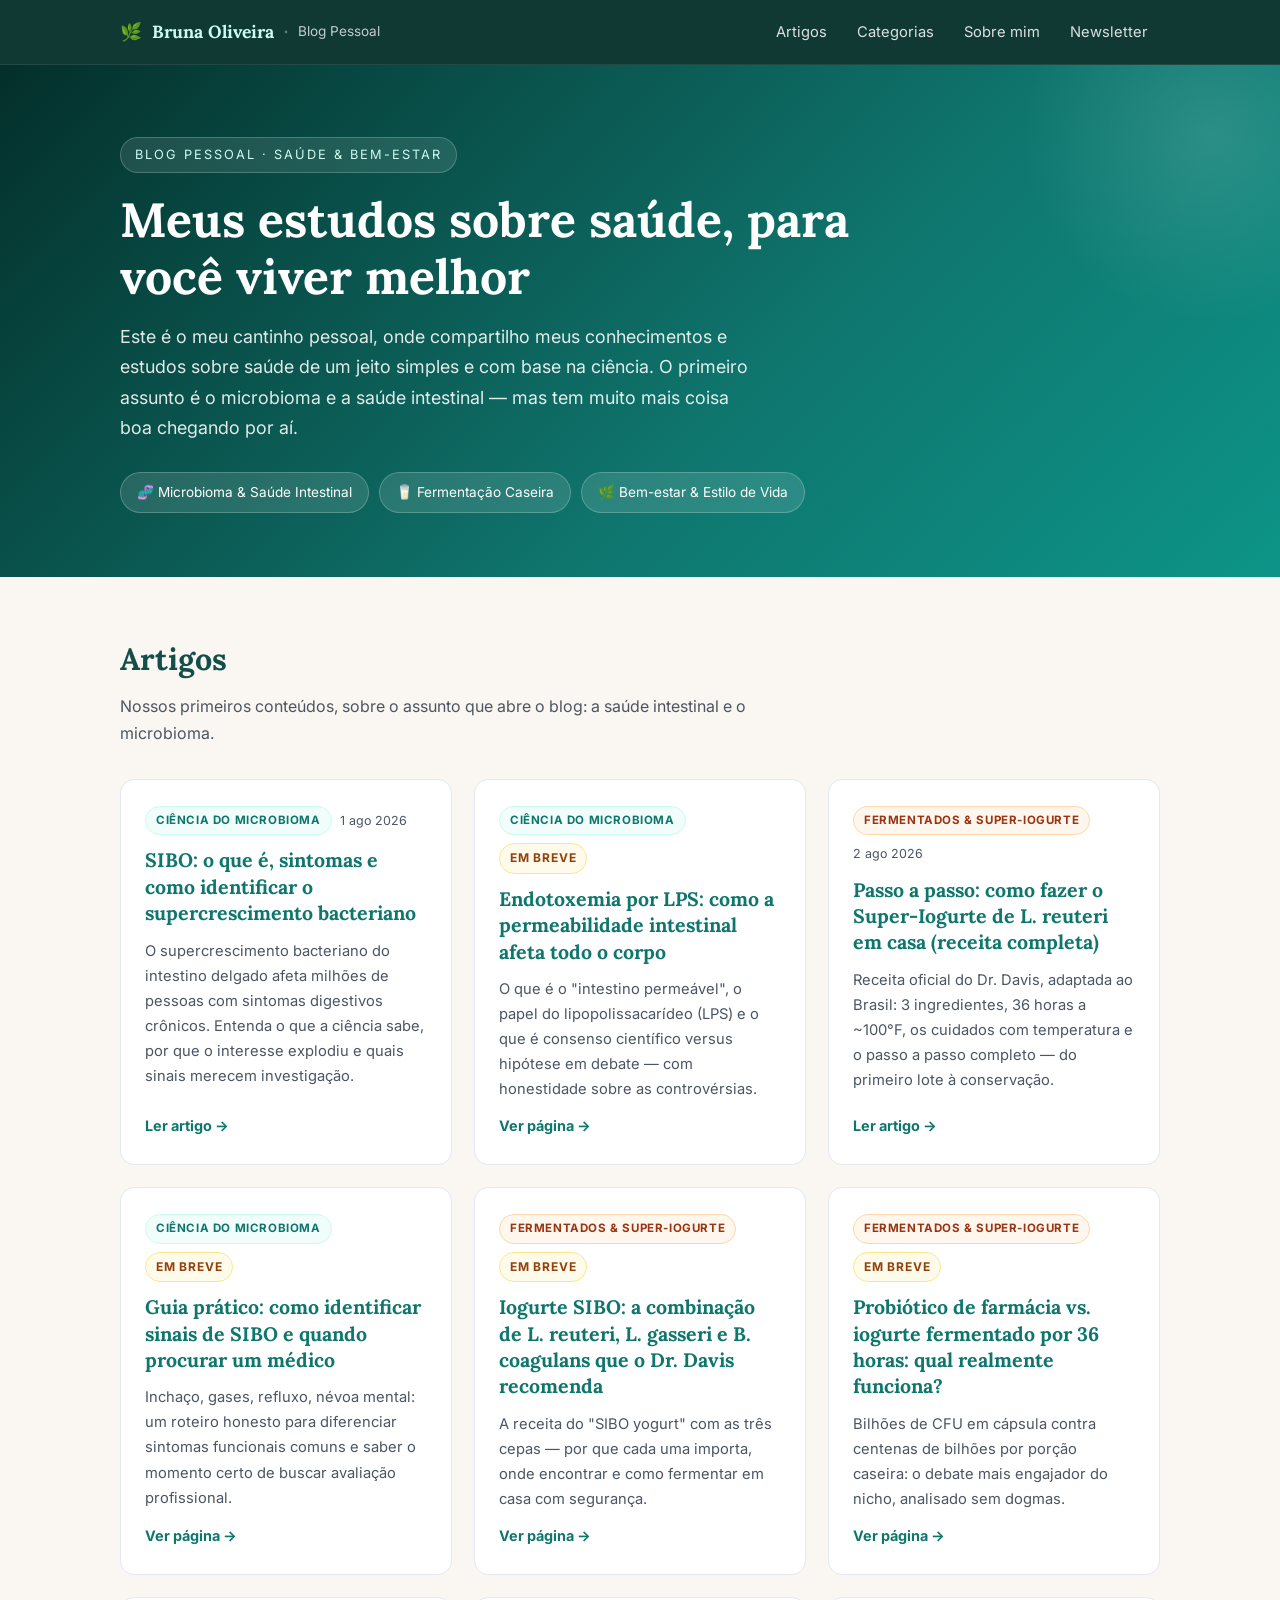
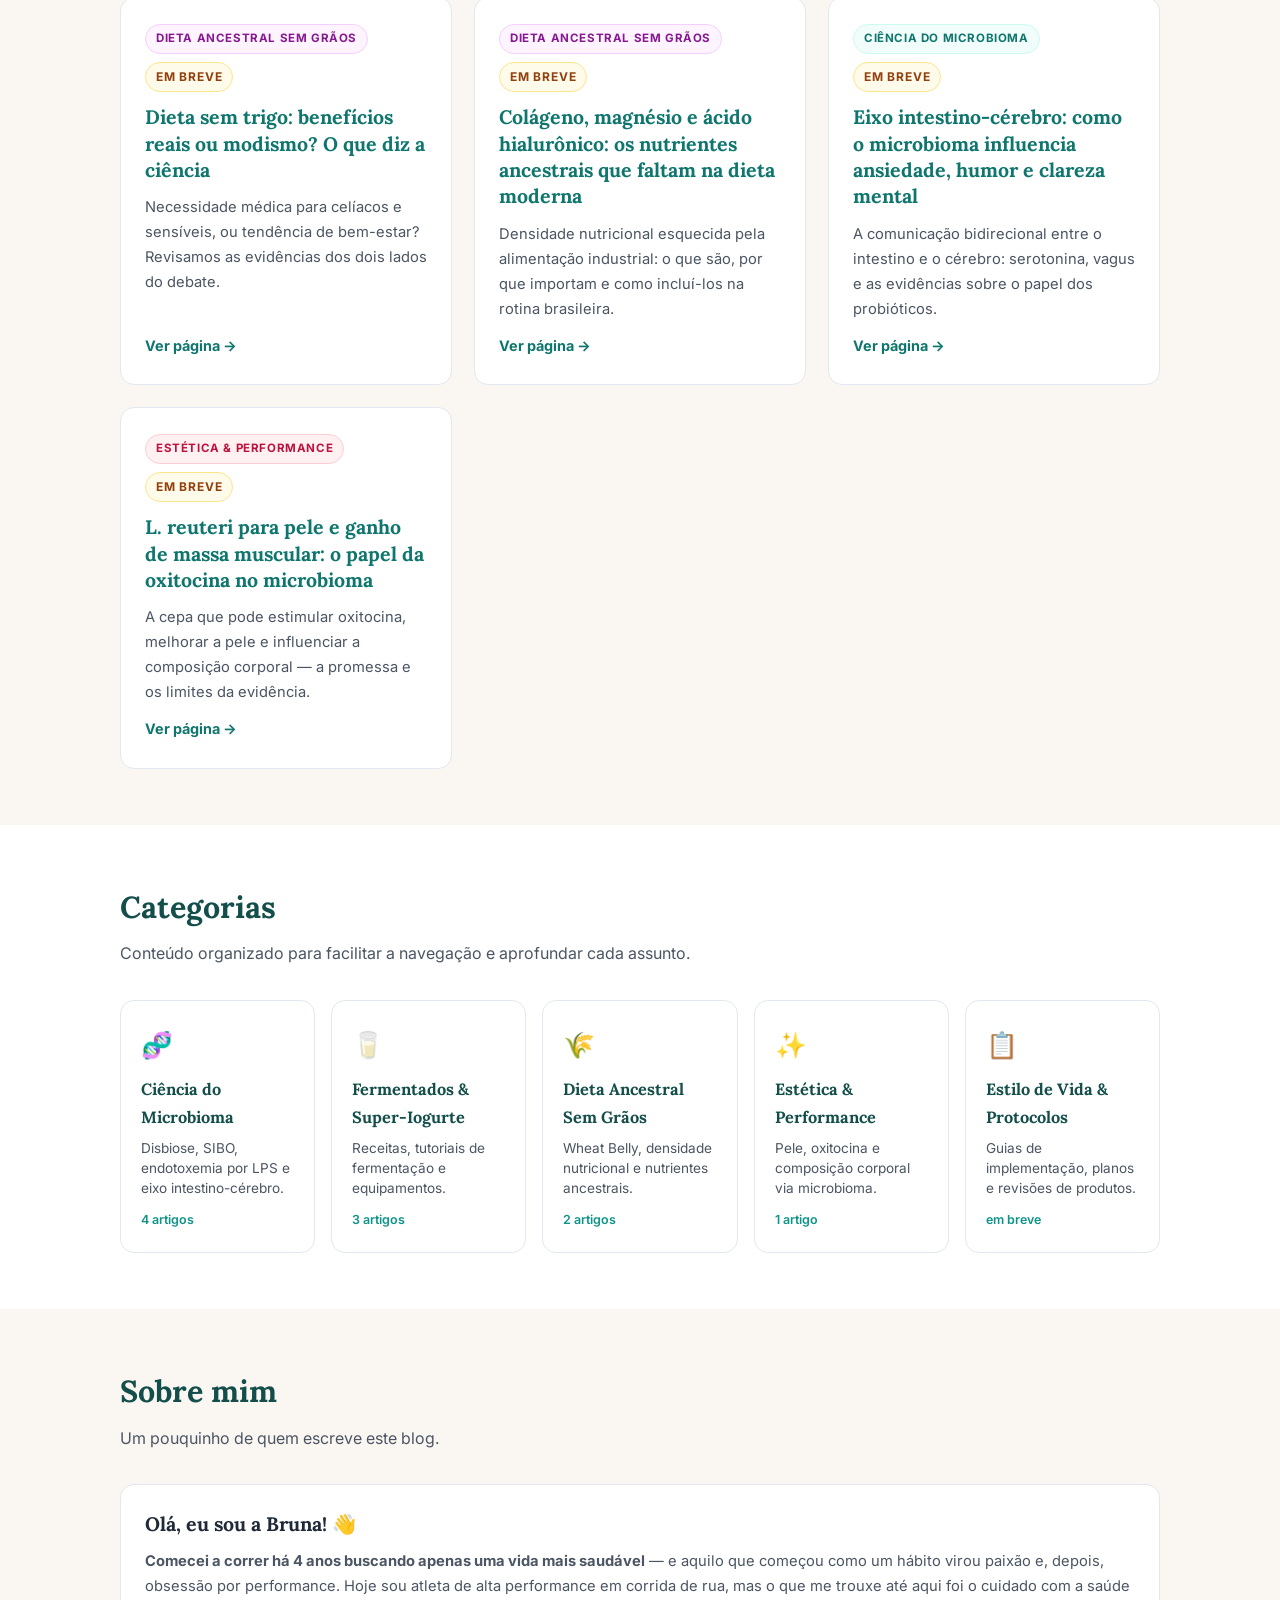
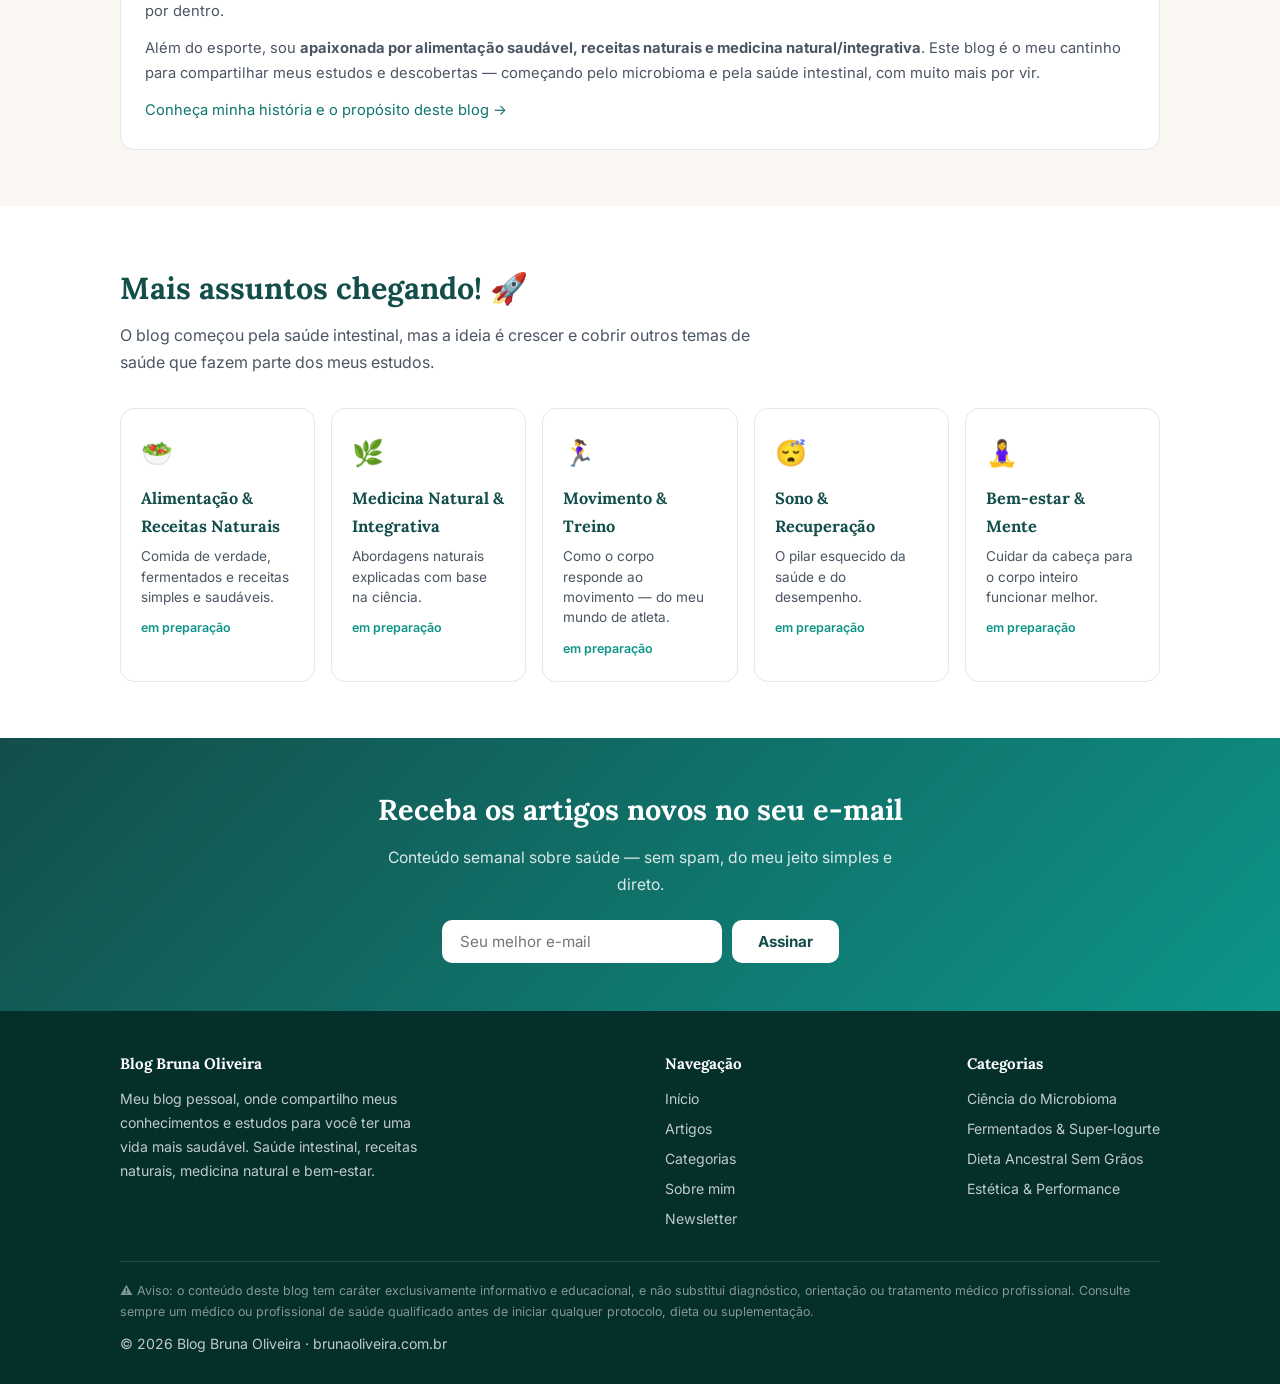
==== commit 558ad9a5: "Publica artigo: Super-Iogurte de L. reuteri (receita completa) - Artigo completo baseado na receita " ====
--- a/index.html
+++ b/index.html
@@ -77,11 +77,11 @@
         <article class="post-card">
           <div class="meta">
             <span class="tag fermentados">Fermentados &amp; Super-Iogurte</span>
-            <span class="embreve">Em breve</span>
+            <span class="data">2 ago 2026</span>
           </div>
           <h2><a href="posts/como-fazer-super-iogurte-l-reuteri.html">Passo a passo: como fazer o Super-Iogurte de L. reuteri em casa (receita completa)</a></h2>
-          <p class="resumo">Temperatura, tempo (36 horas), utensílios e os detalhes técnicos que o Dr. Davis recomenda — o tutorial definitivo, adaptado ao mercado brasileiro.</p>
-          <a class="ler-mais" href="posts/como-fazer-super-iogurte-l-reuteri.html">Ver página →</a>
+          <p class="resumo">Receita oficial do Dr. Davis, adaptada ao Brasil: 3 ingredientes, 36 horas a ~100°F, os cuidados com temperatura e o passo a passo completo — do primeiro lote à conservação.</p>
+          <a class="ler-mais" href="posts/como-fazer-super-iogurte-l-reuteri.html">Ler artigo →</a>
         </article>
 
         <article class="post-card">
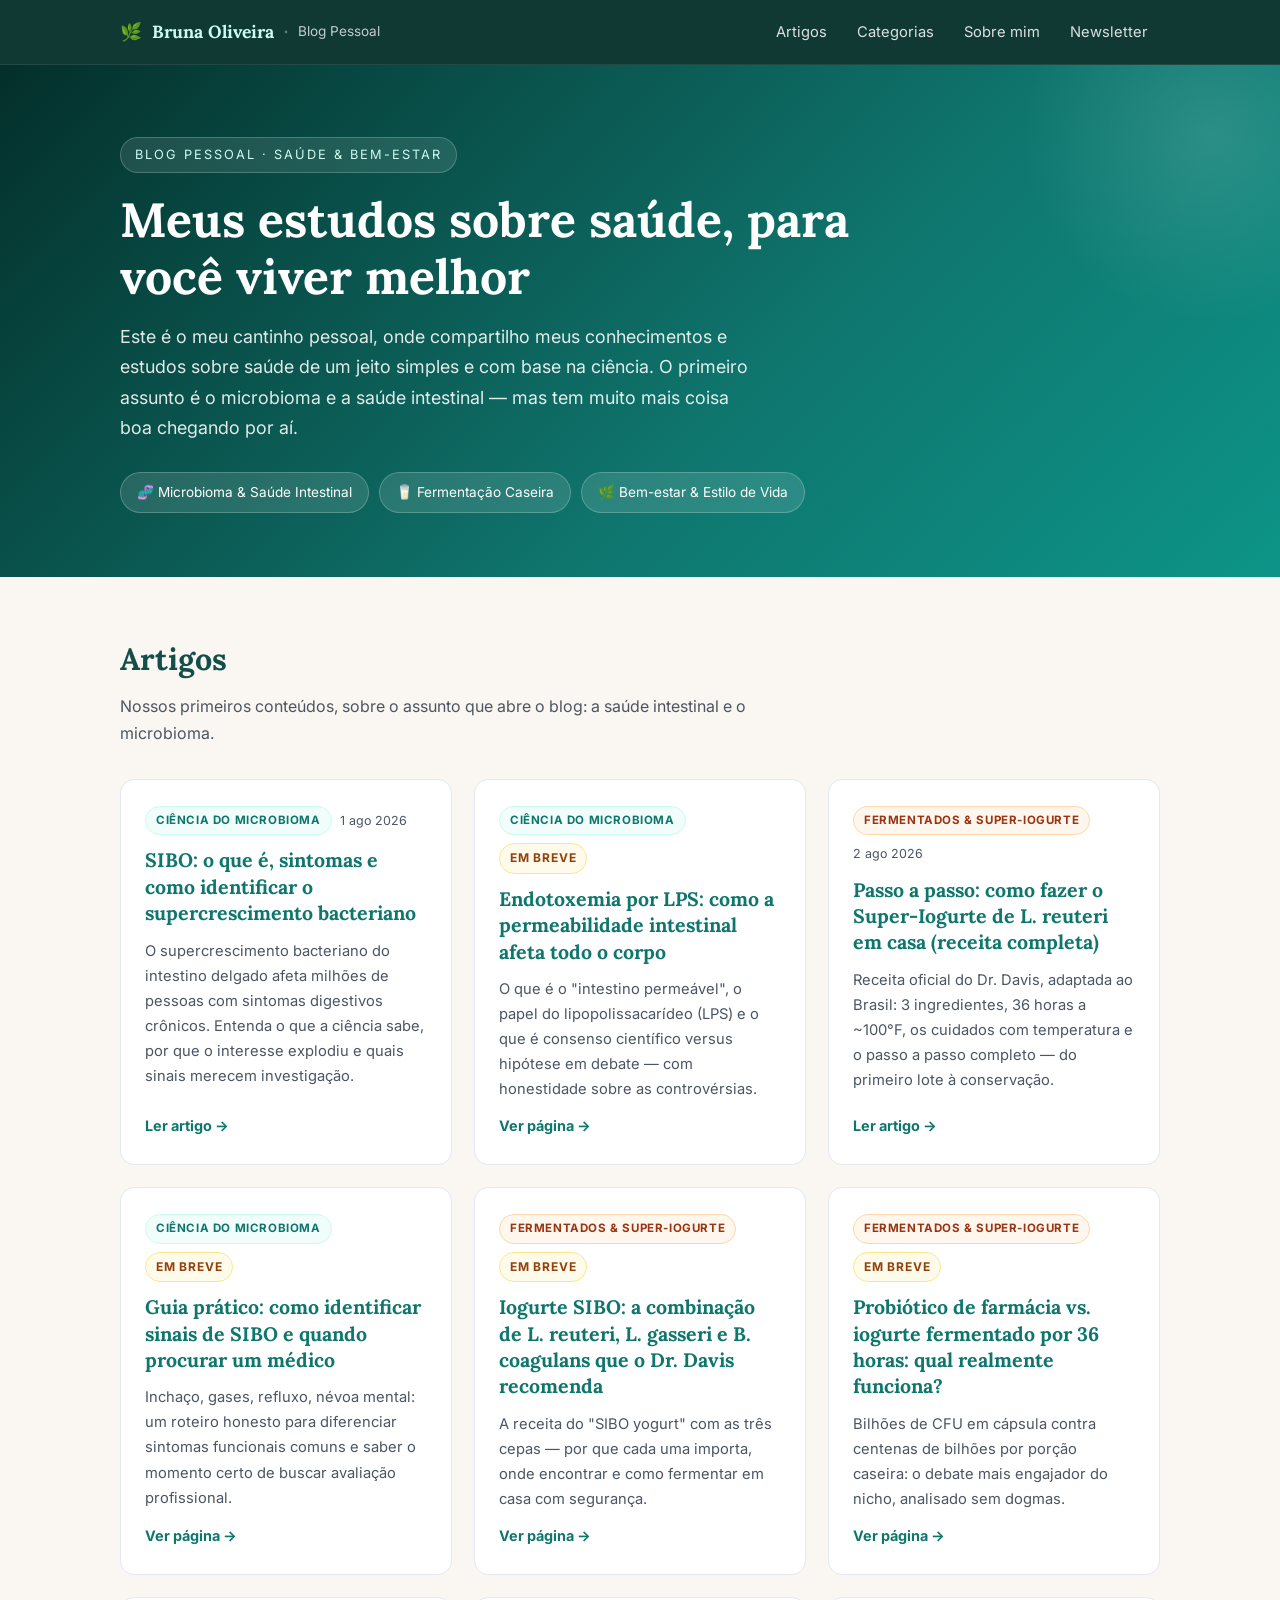
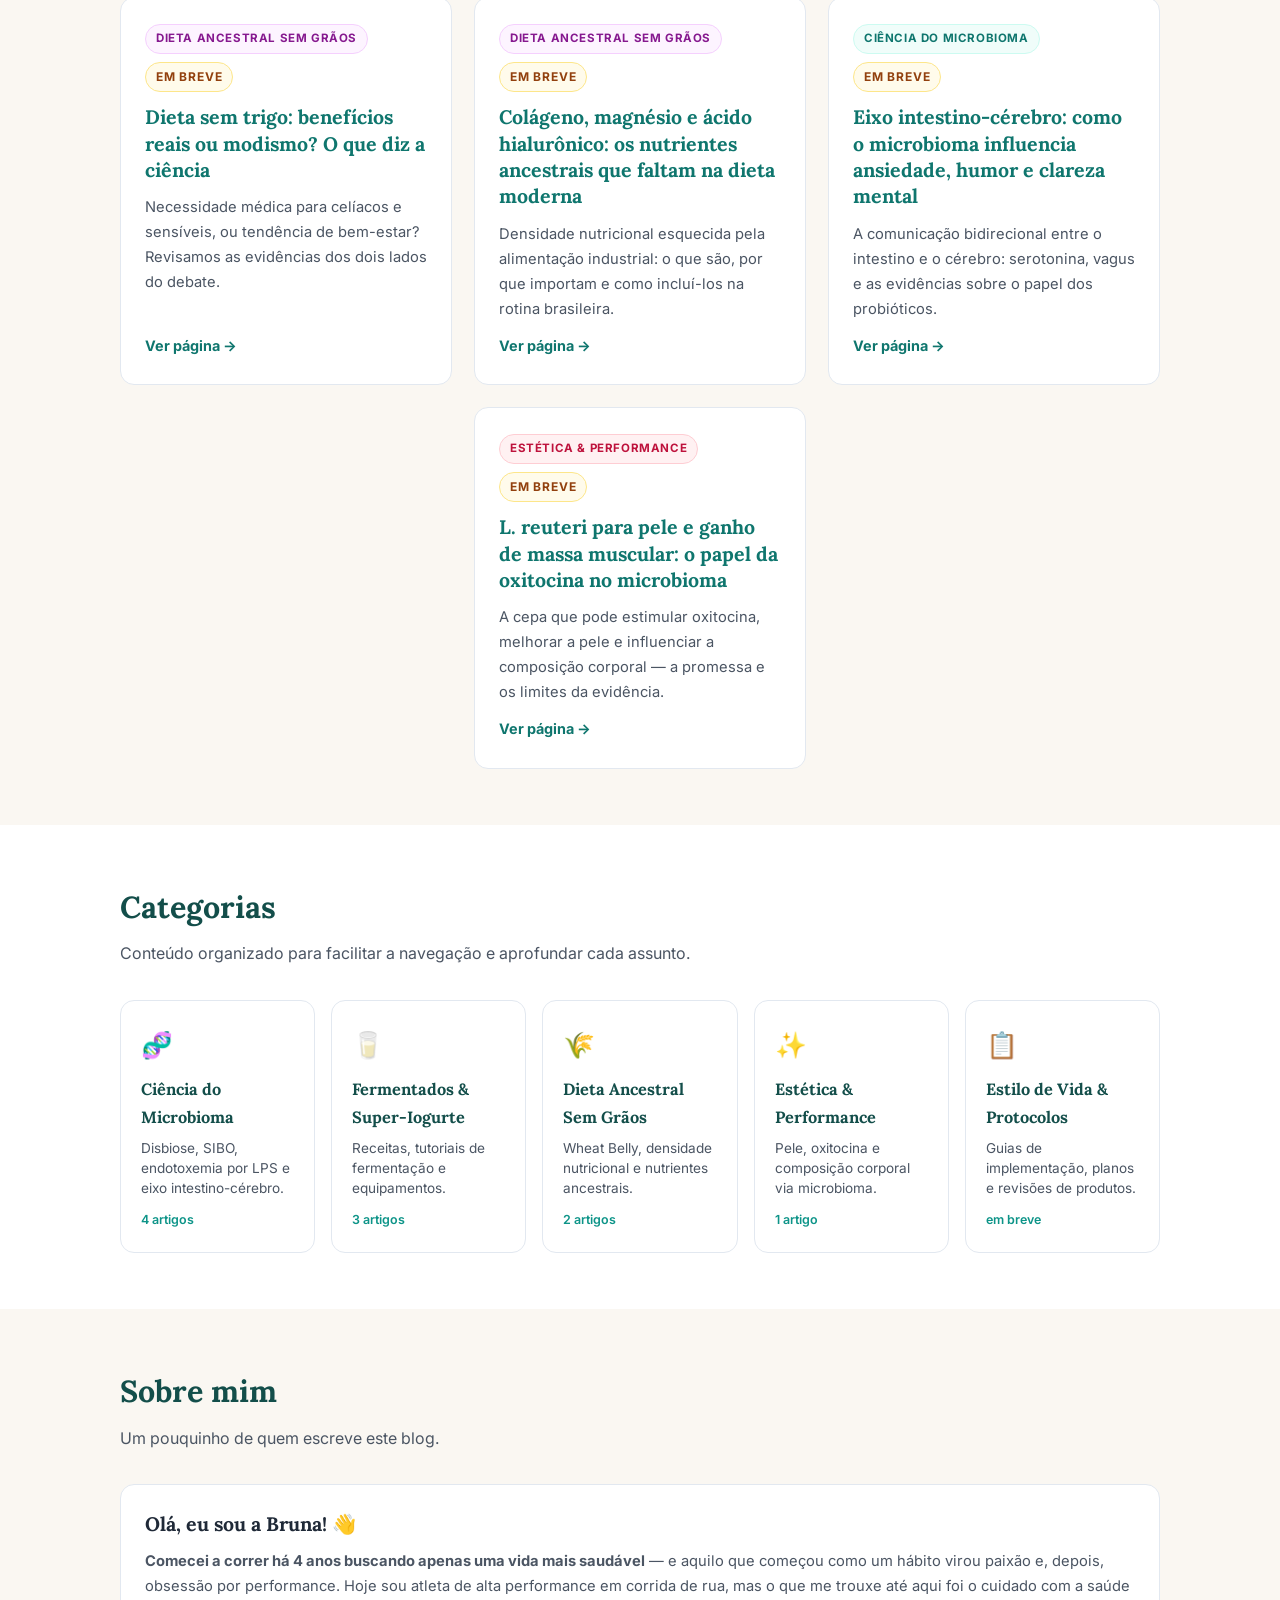
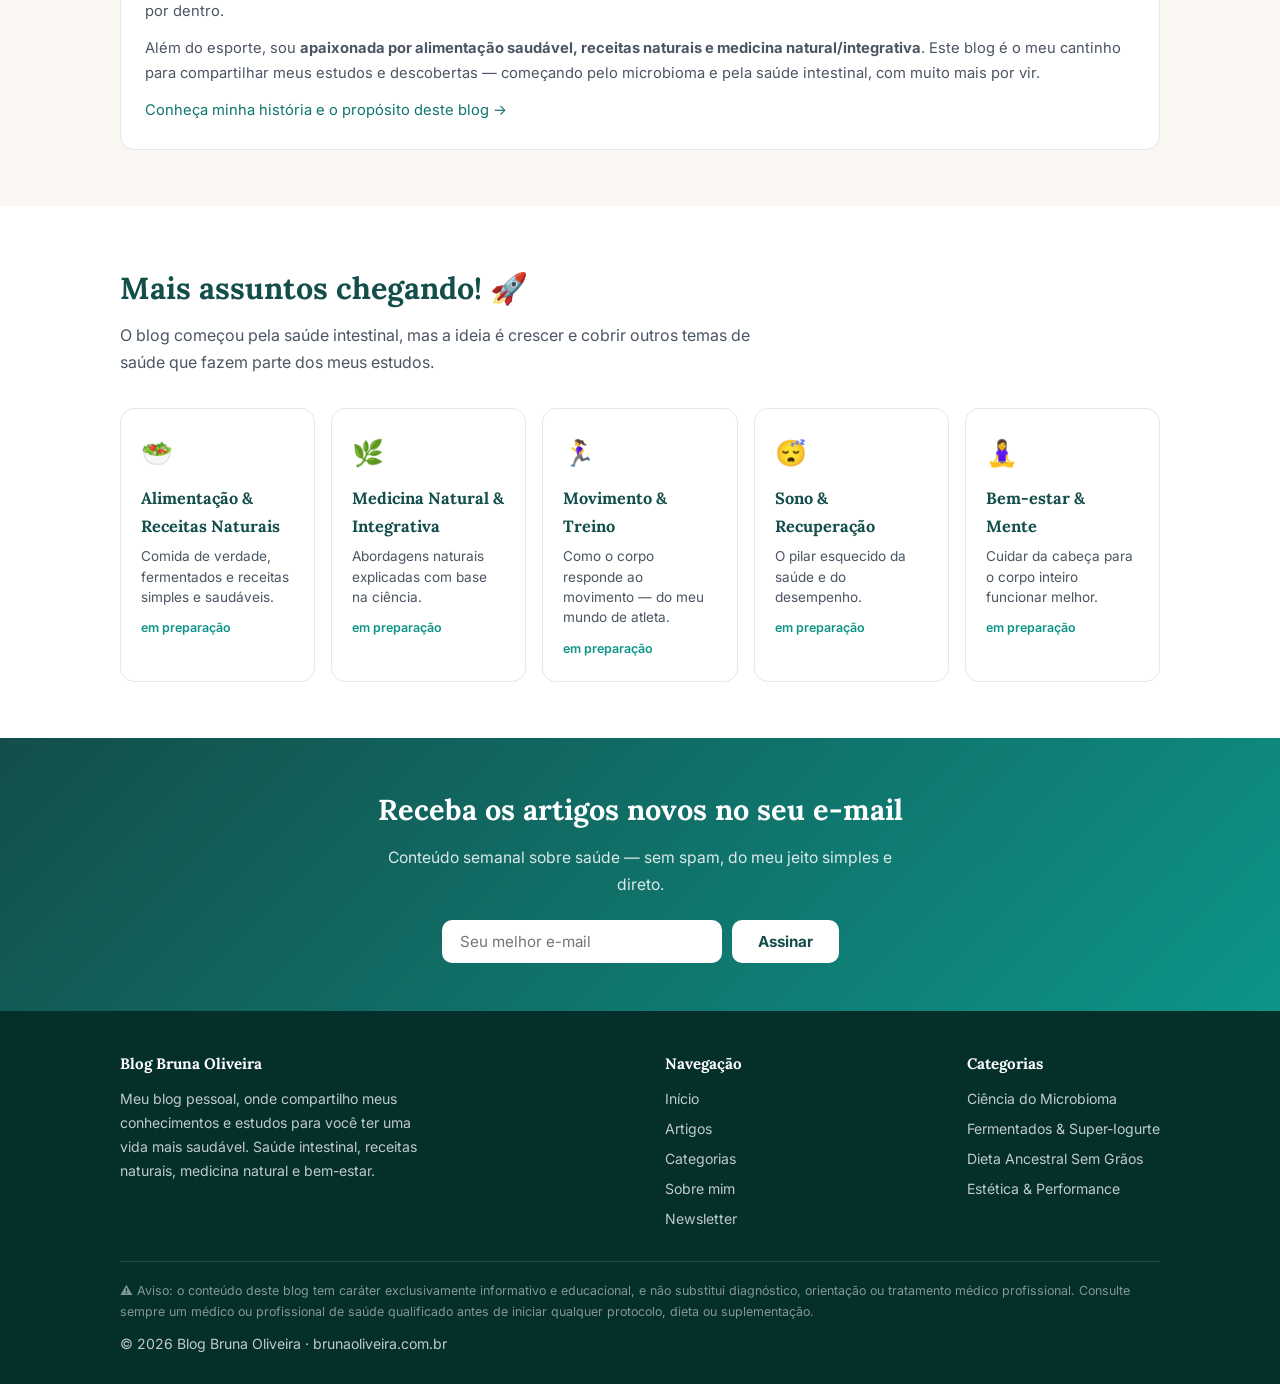
==== commit 19ce80b5: "Responsividade: centraliza ultima linha do grid de posts - Posts-grid migrado para flex-wrap + justi" ====
--- a/index.html
+++ b/index.html
@@ -201,7 +201,7 @@
     <div class="container">
       <h2 class="section-title">Sobre mim</h2>
       <p class="section-sub">Um pouquinho de quem escreve este blog.</p>
-      <div class="posts-grid" style="grid-template-columns: 1fr;">
+      <div class="posts-grid posts-grid-largo">
         <div class="post-card">
           <h2>Olá, eu sou a Bruna! 👋</h2>
           <p class="resumo"><strong>Comecei a correr há 4 anos buscando apenas uma vida mais saudável</strong> — e aquilo que começou como um hábito virou paixão e, depois, obsessão por performance. Hoje sou atleta de alta performance em corrida de rua, mas o que me trouxe até aqui foi o cuidado com a saúde por dentro.</p>
--- a/css/style.css
+++ b/css/style.css
@@ -153,11 +153,13 @@
 
 /* ---------- Grid de posts ---------- */
 .posts-grid {
-  display: grid;
-  grid-template-columns: repeat(auto-fill, minmax(300px, 1fr));
+  display: flex;
+  flex-wrap: wrap;
+  justify-content: center;
   gap: 22px;
 }
 .post-card {
+  width: calc((100% - 44px) / 3);
   background: var(--branco);
   border: 1px solid var(--borda);
   border-radius: var(--radius);
@@ -168,6 +170,8 @@
   transition: transform 0.18s ease, box-shadow 0.18s ease;
 }
 .post-card:hover { transform: translateY(-3px); box-shadow: var(--sombra-hover); text-decoration: none; }
+
+.posts-grid-largo .post-card { width: 100%; }
 
 .post-card .meta { display: flex; align-items: center; gap: 8px; flex-wrap: wrap; }
 .tag {
@@ -324,7 +328,12 @@
 .copyright { margin-top: 10px; }
 
 /* ---------- Responsivo ---------- */
+@media (max-width: 960px) {
+  .post-card { width: calc((100% - 22px) / 2); }
+}
+
 @media (max-width: 720px) {
+  .post-card { width: 100%; }
   .nav-toggle { display: block; }
   .nav-links {
     display: none;
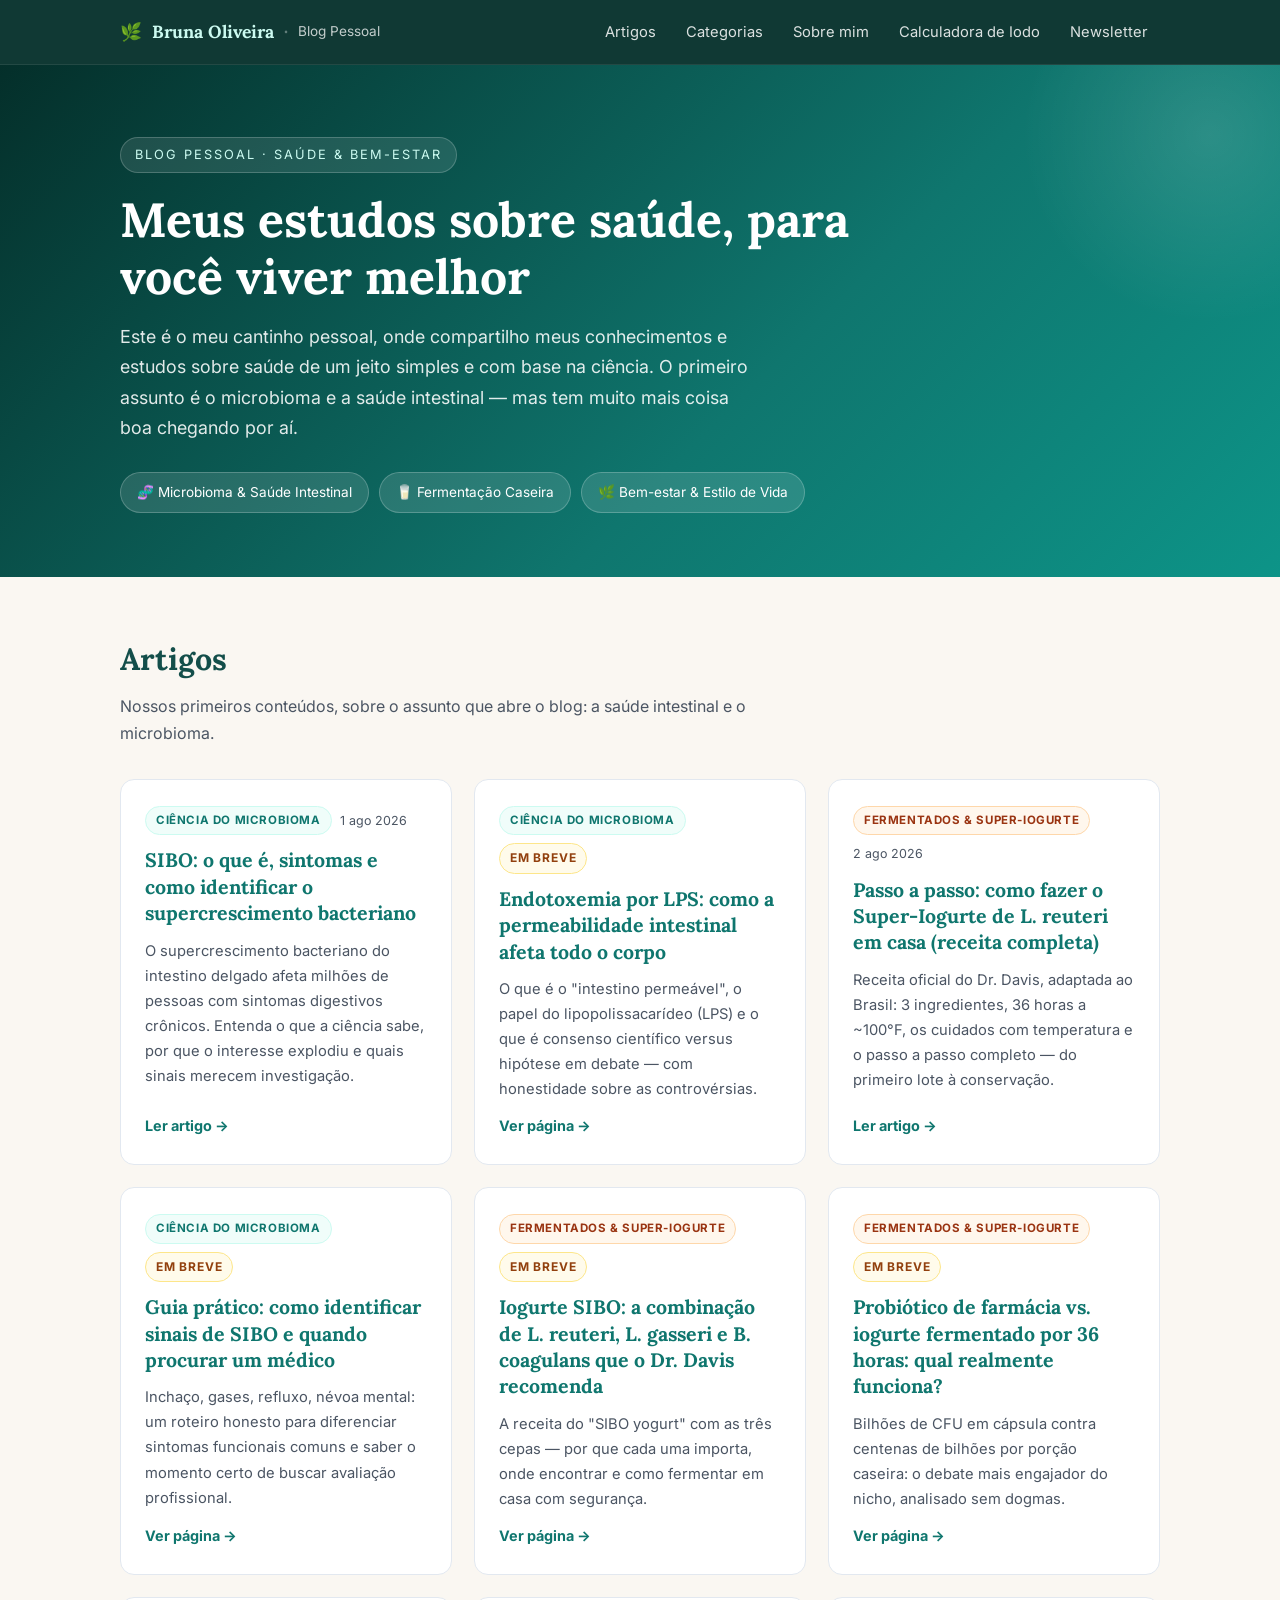
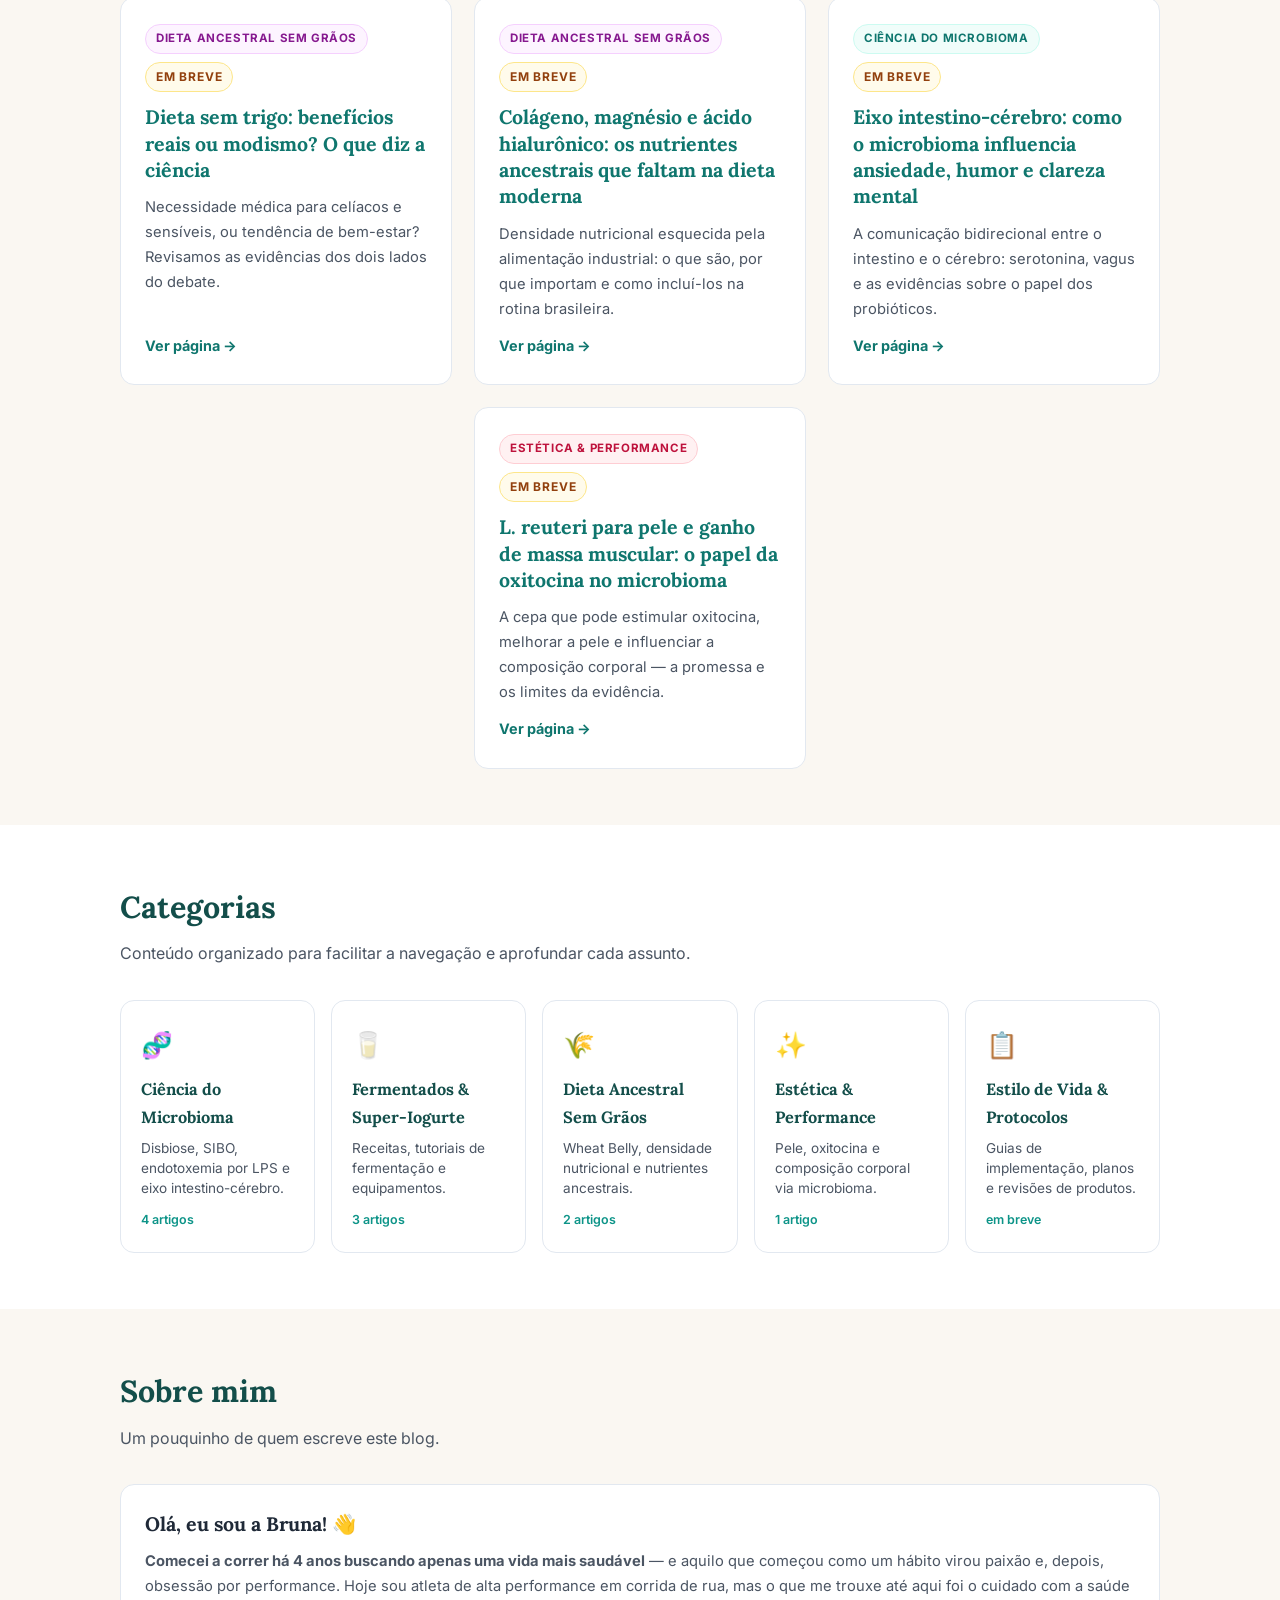
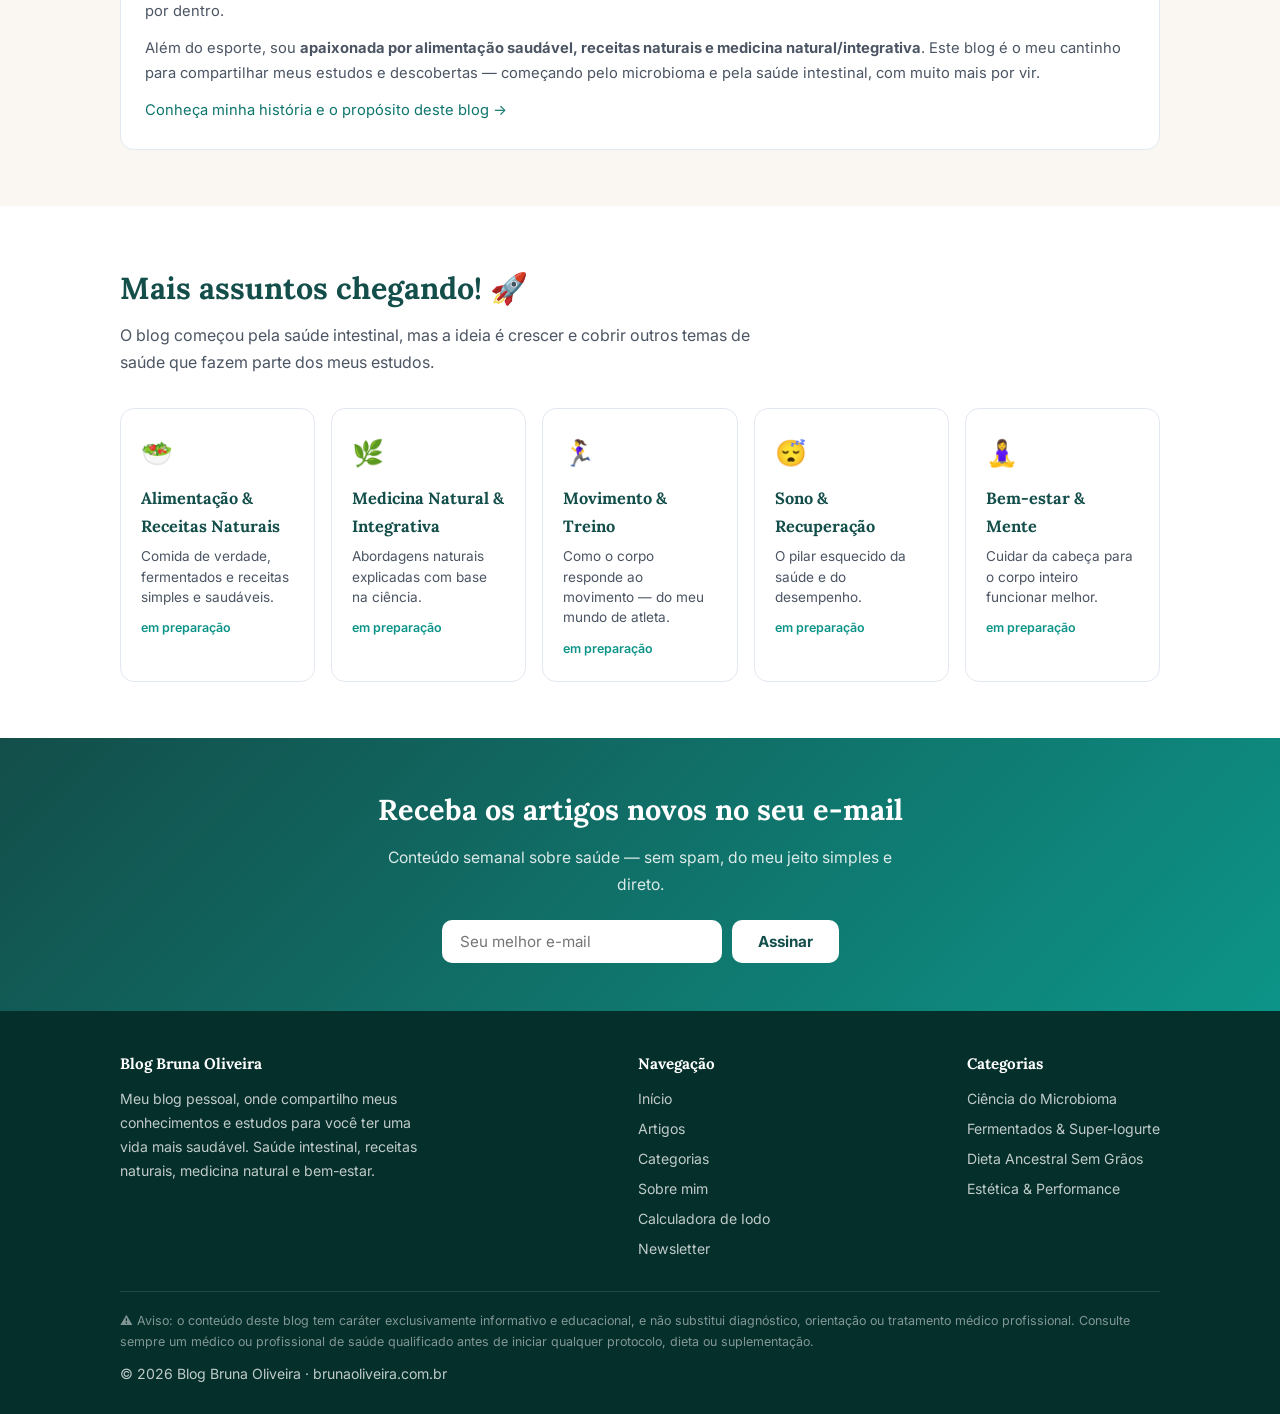
==== commit 326fcab9: "Adiciona link da calculadora de iodo no menu do site Inclui o item no menu principal (desktop e mobi" ====
--- a/index.html
+++ b/index.html
@@ -29,6 +29,7 @@
         <li><a href="index.html#posts">Artigos</a></li>
         <li><a href="index.html#categorias">Categorias</a></li>
         <li><a href="sobre.html">Sobre mim</a></li>
+        <li><a href="calculadora-iodo.html">Calculadora de Iodo</a></li>
         <li><a href="index.html#newsletter">Newsletter</a></li>
       </ul>
     </nav>
@@ -276,6 +277,7 @@
             <li><a href="index.html#posts">Artigos</a></li>
             <li><a href="index.html#categorias">Categorias</a></li>
             <li><a href="sobre.html">Sobre mim</a></li>
+            <li><a href="calculadora-iodo.html">Calculadora de Iodo</a></li>
             <li><a href="index.html#newsletter">Newsletter</a></li>
           </ul>
         </div>
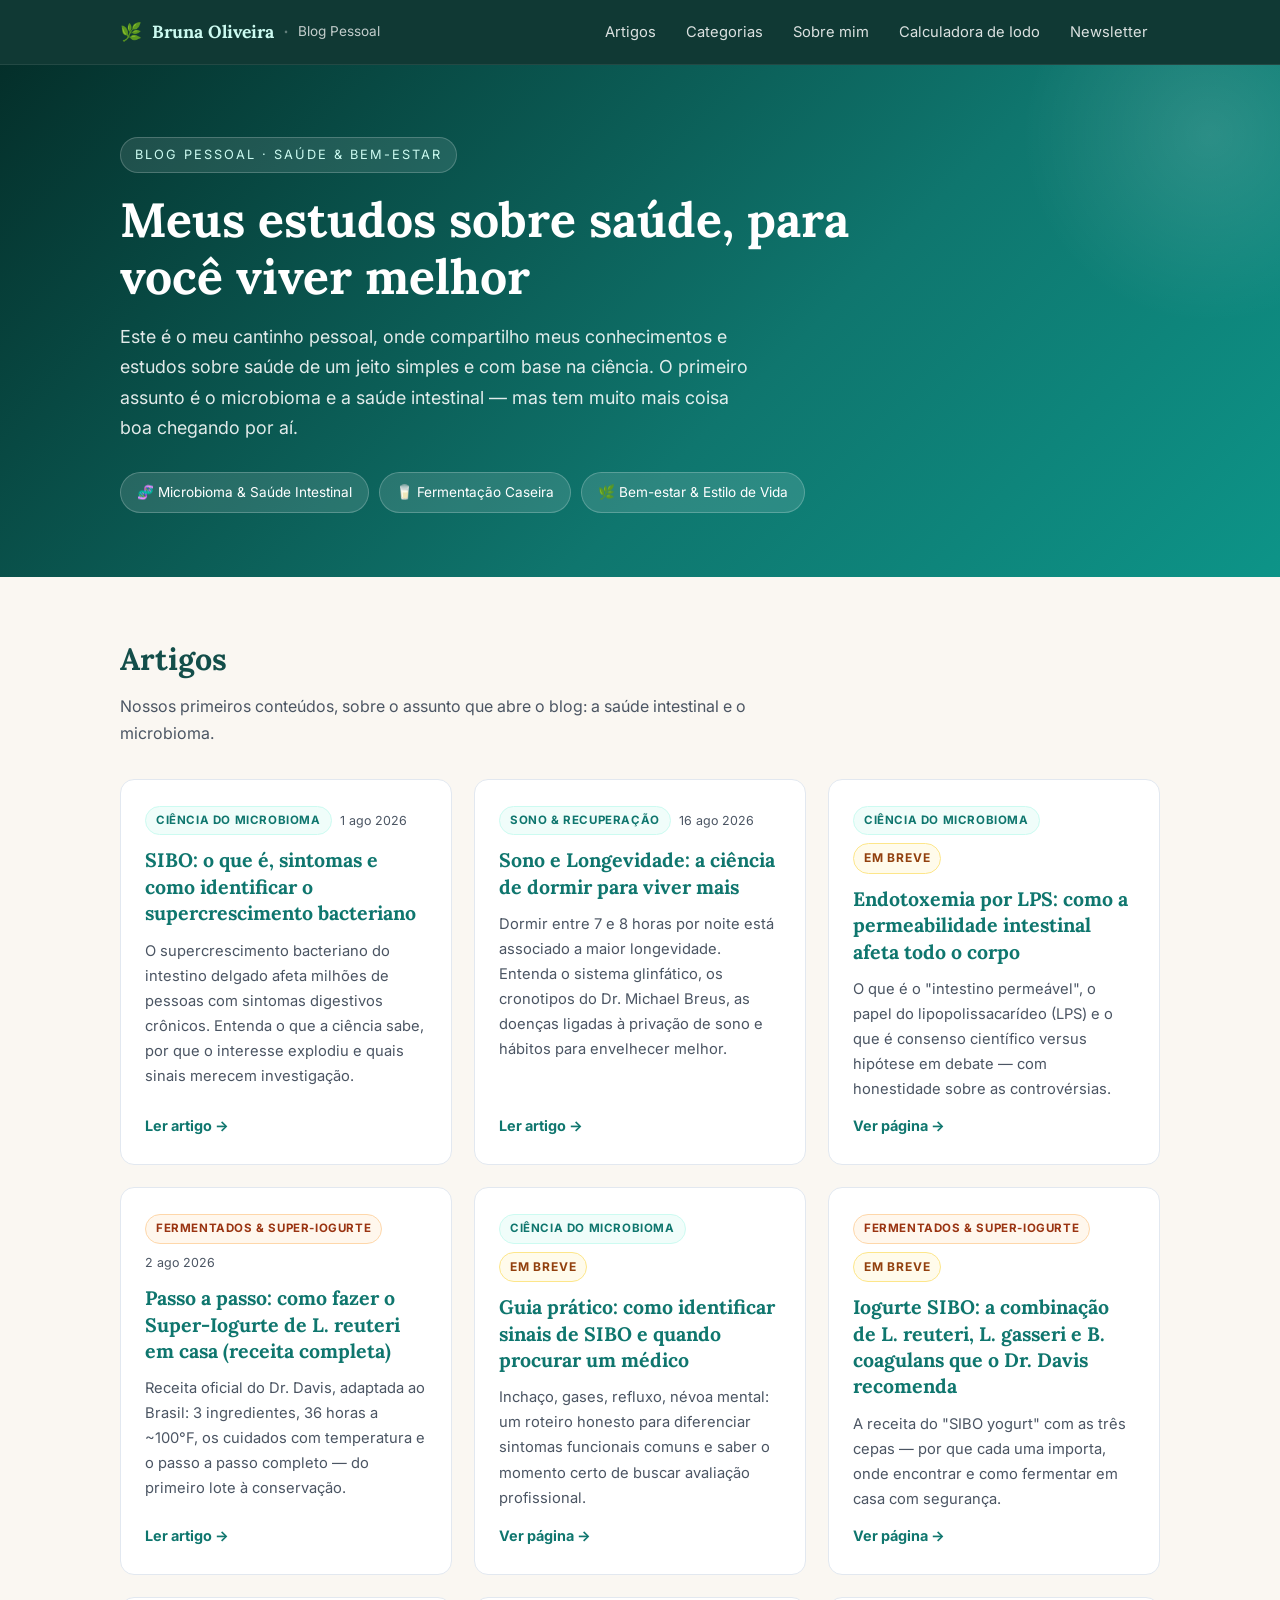
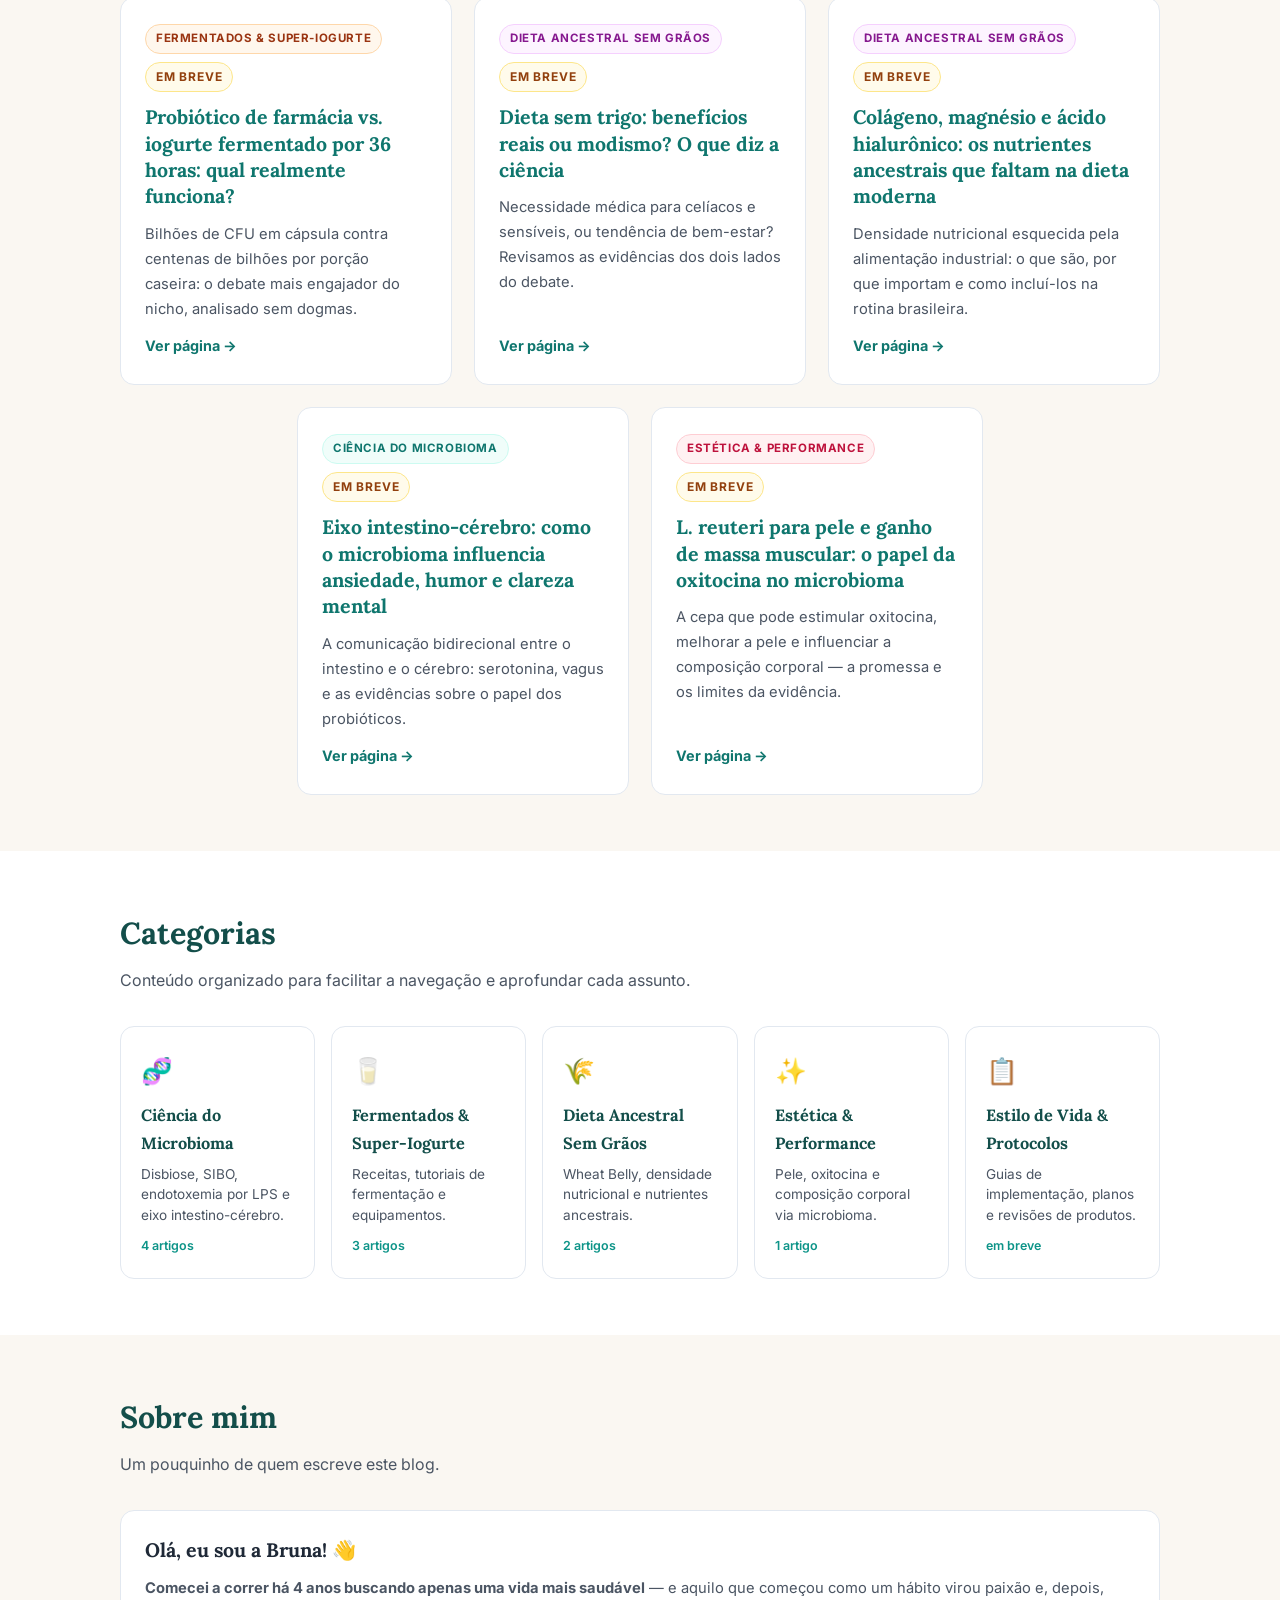
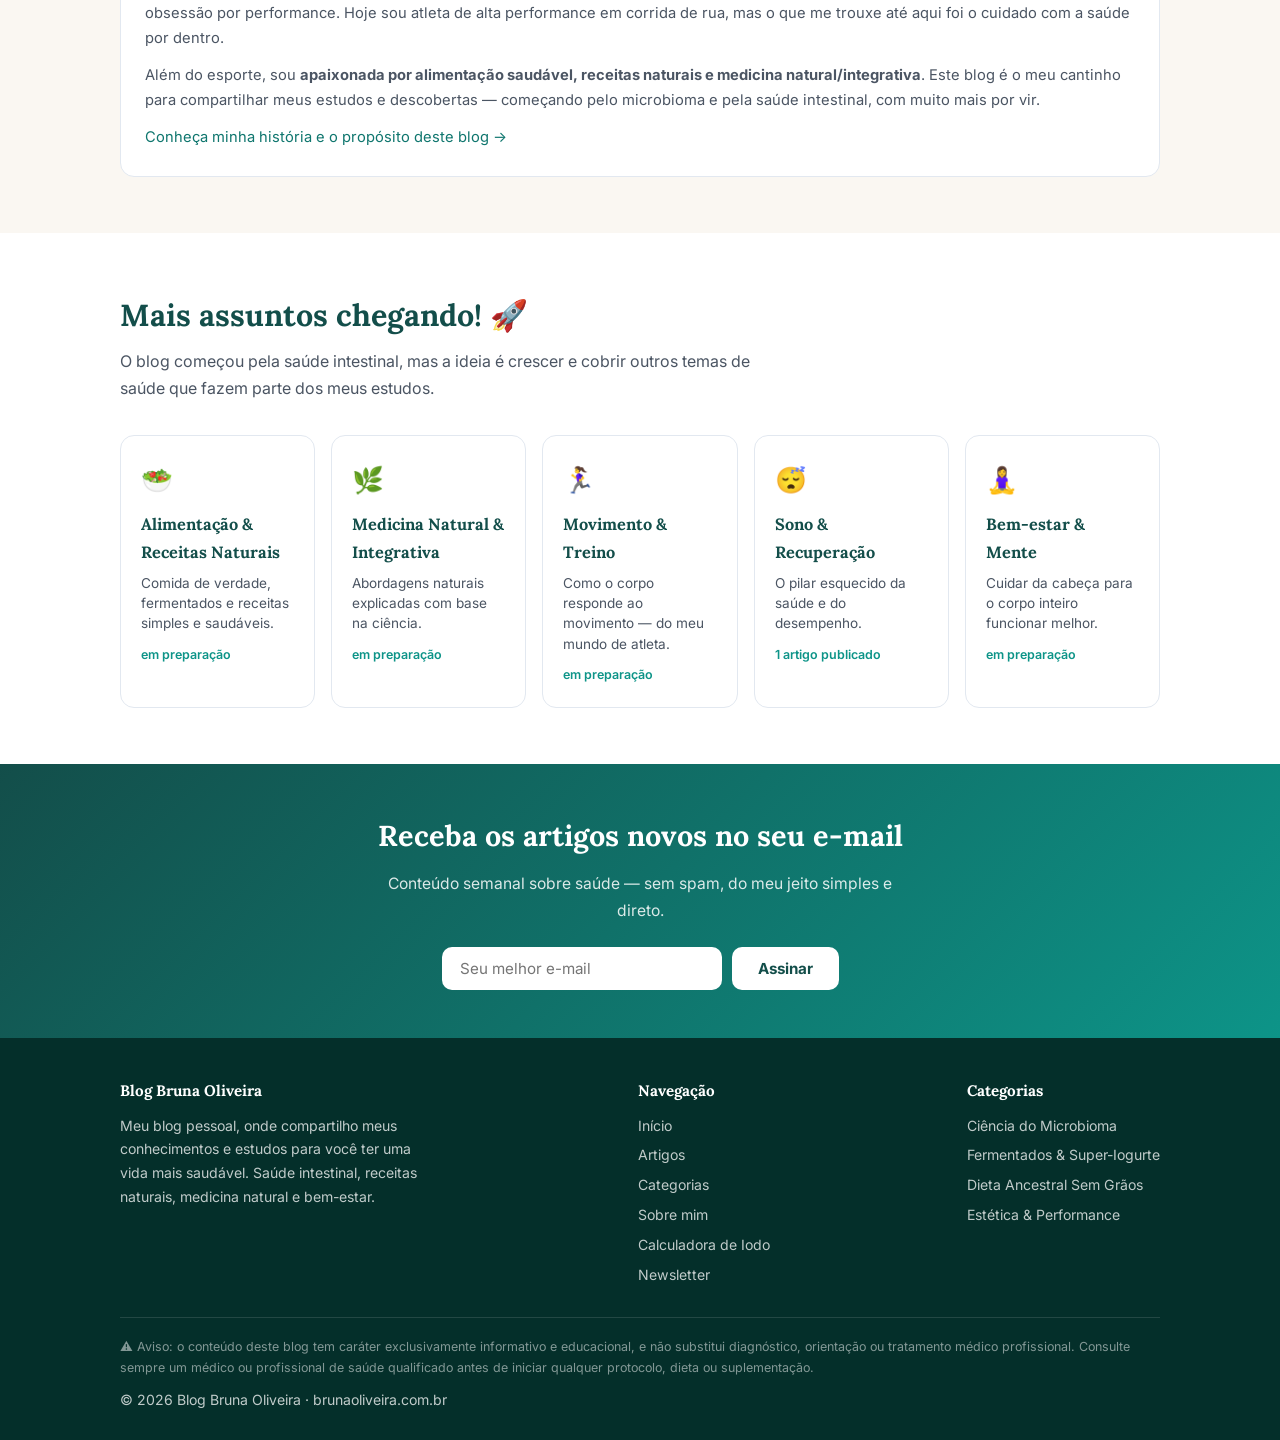
==== commit 904af378: "Publica post Sono e Longevidade + ativa categoria Sono na home - Cria posts/sono-e-longevidade.html " ====
--- a/index.html
+++ b/index.html
@@ -67,6 +67,16 @@
 
         <article class="post-card">
           <div class="meta">
+            <span class="tag">Sono &amp; Recuperação</span>
+            <span class="data">16 ago 2026</span>
+          </div>
+          <h2><a href="posts/sono-e-longevidade.html">Sono e Longevidade: a ciência de dormir para viver mais</a></h2>
+          <p class="resumo">Dormir entre 7 e 8 horas por noite está associado a maior longevidade. Entenda o sistema glinfático, os cronotipos do Dr. Michael Breus, as doenças ligadas à privação de sono e hábitos para envelhecer melhor.</p>
+          <a class="ler-mais" href="posts/sono-e-longevidade.html">Ler artigo →</a>
+        </article>
+
+        <article class="post-card">
+          <div class="meta">
             <span class="tag">Ciência do Microbioma</span>
             <span class="embreve">Em breve</span>
           </div>
@@ -236,12 +246,12 @@
           <p>Como o corpo responde ao movimento — do meu mundo de atleta.</p>
           <span class="conta">em preparação</span>
         </div>
-        <div class="categoria-card">
+        <a class="categoria-card" href="posts/sono-e-longevidade.html">
           <span class="icone">😴</span>
           <h3>Sono &amp; Recuperação</h3>
           <p>O pilar esquecido da saúde e do desempenho.</p>
-          <span class="conta">em preparação</span>
-        </div>
+          <span class="conta">1 artigo publicado</span>
+        </a>
         <div class="categoria-card">
           <span class="icone">🧘‍♀️</span>
           <h3>Bem-estar &amp; Mente</h3>
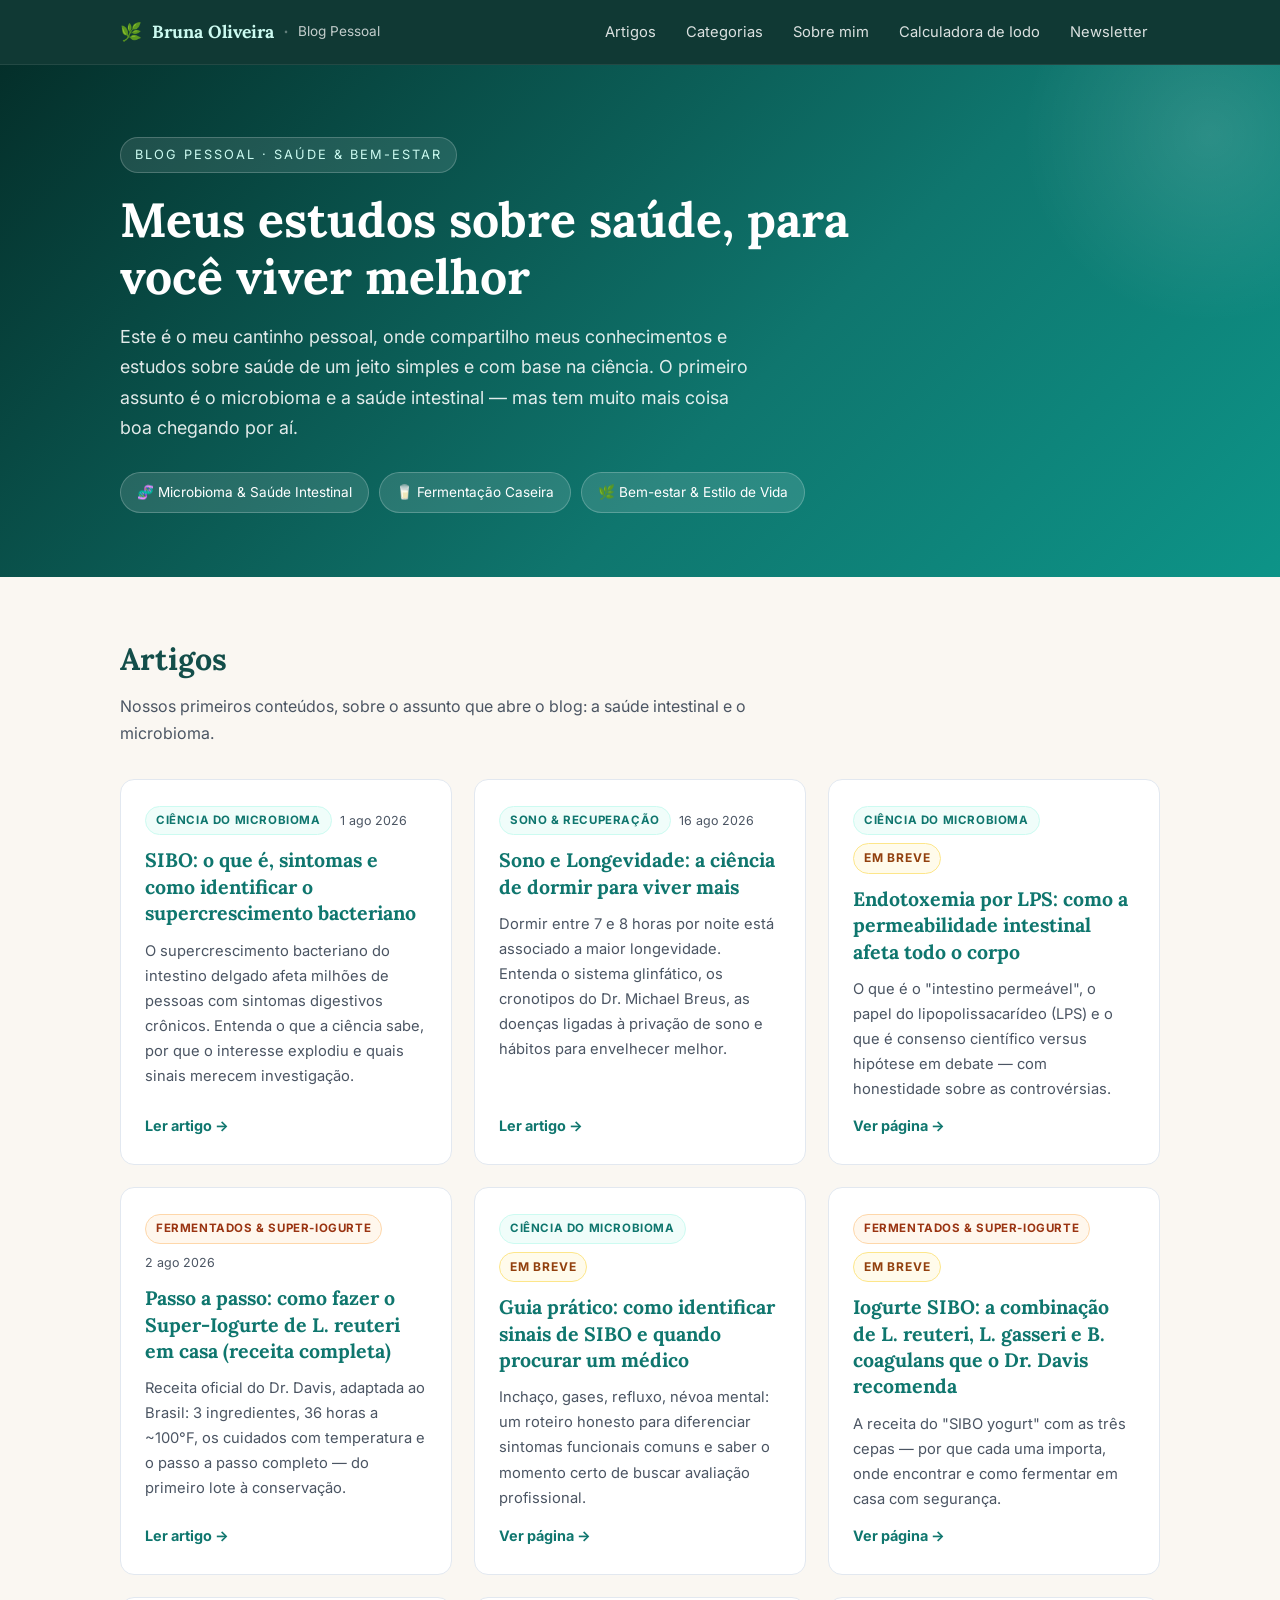
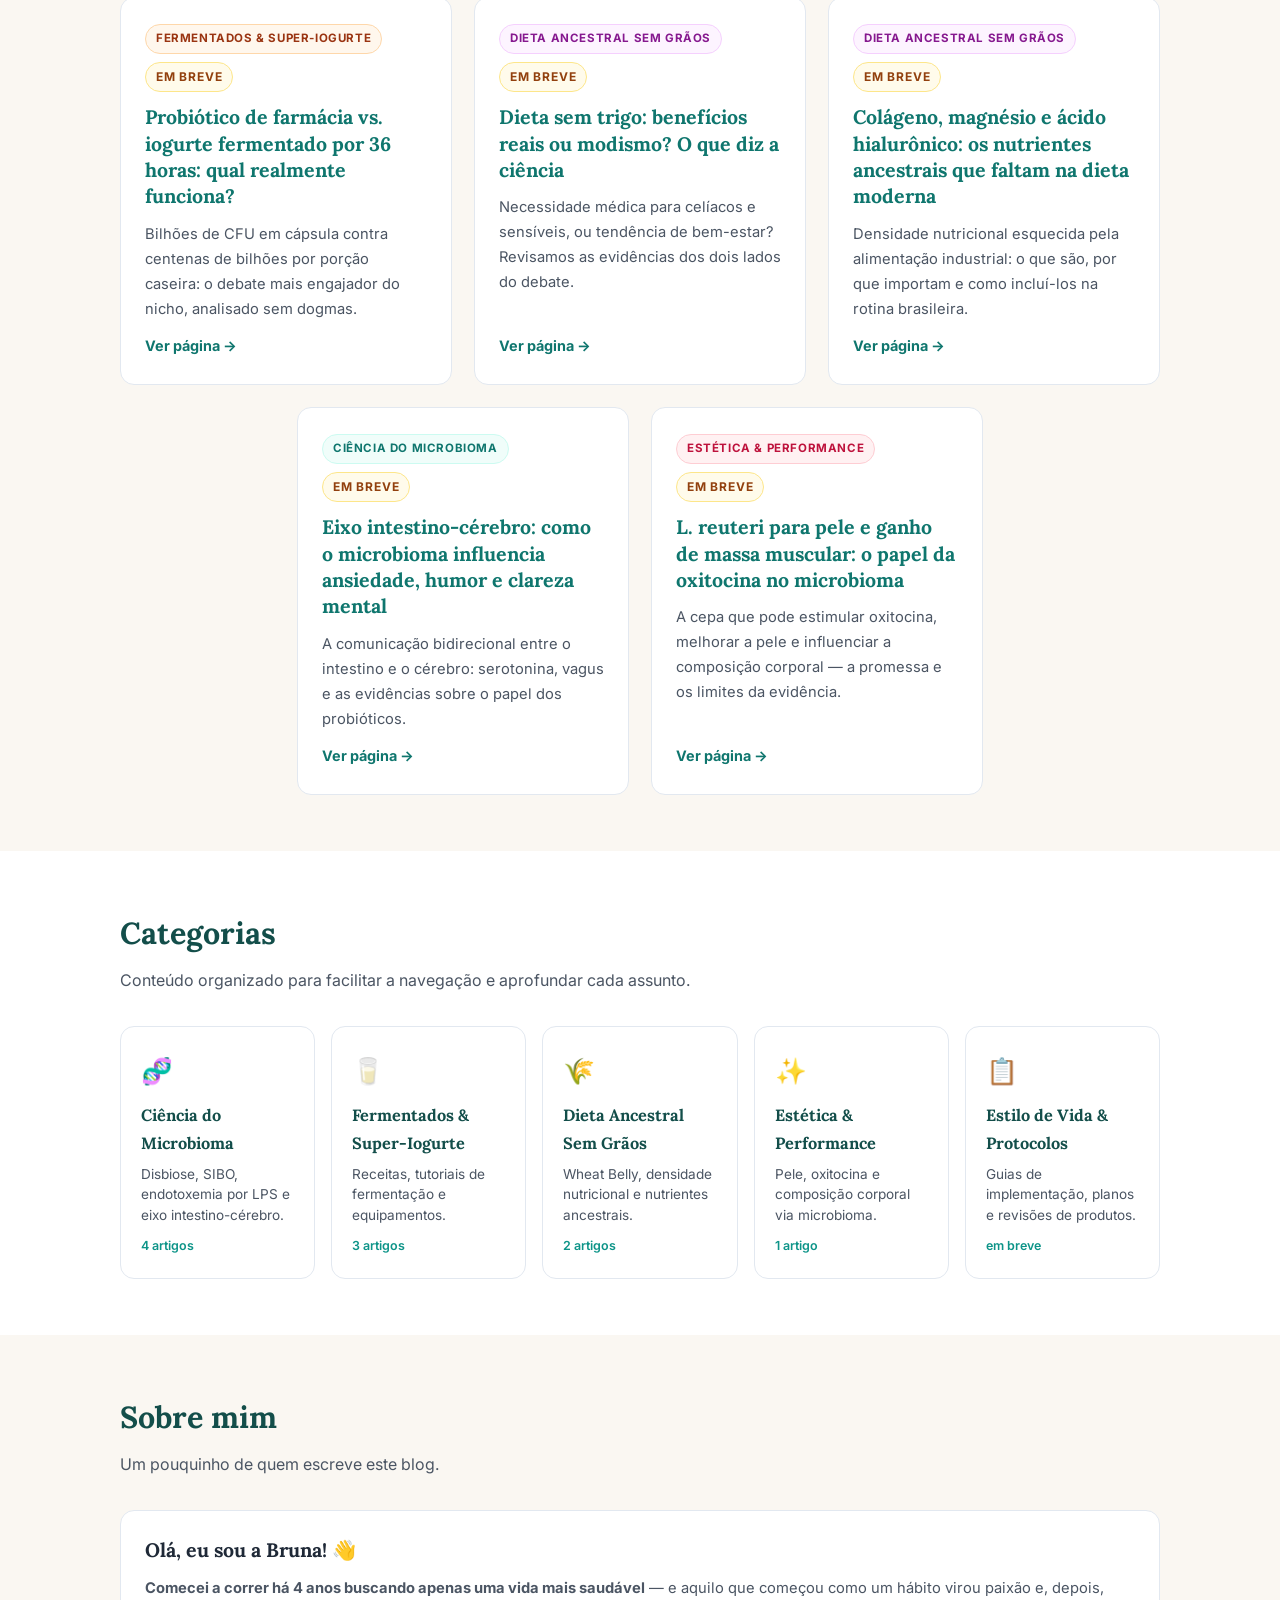
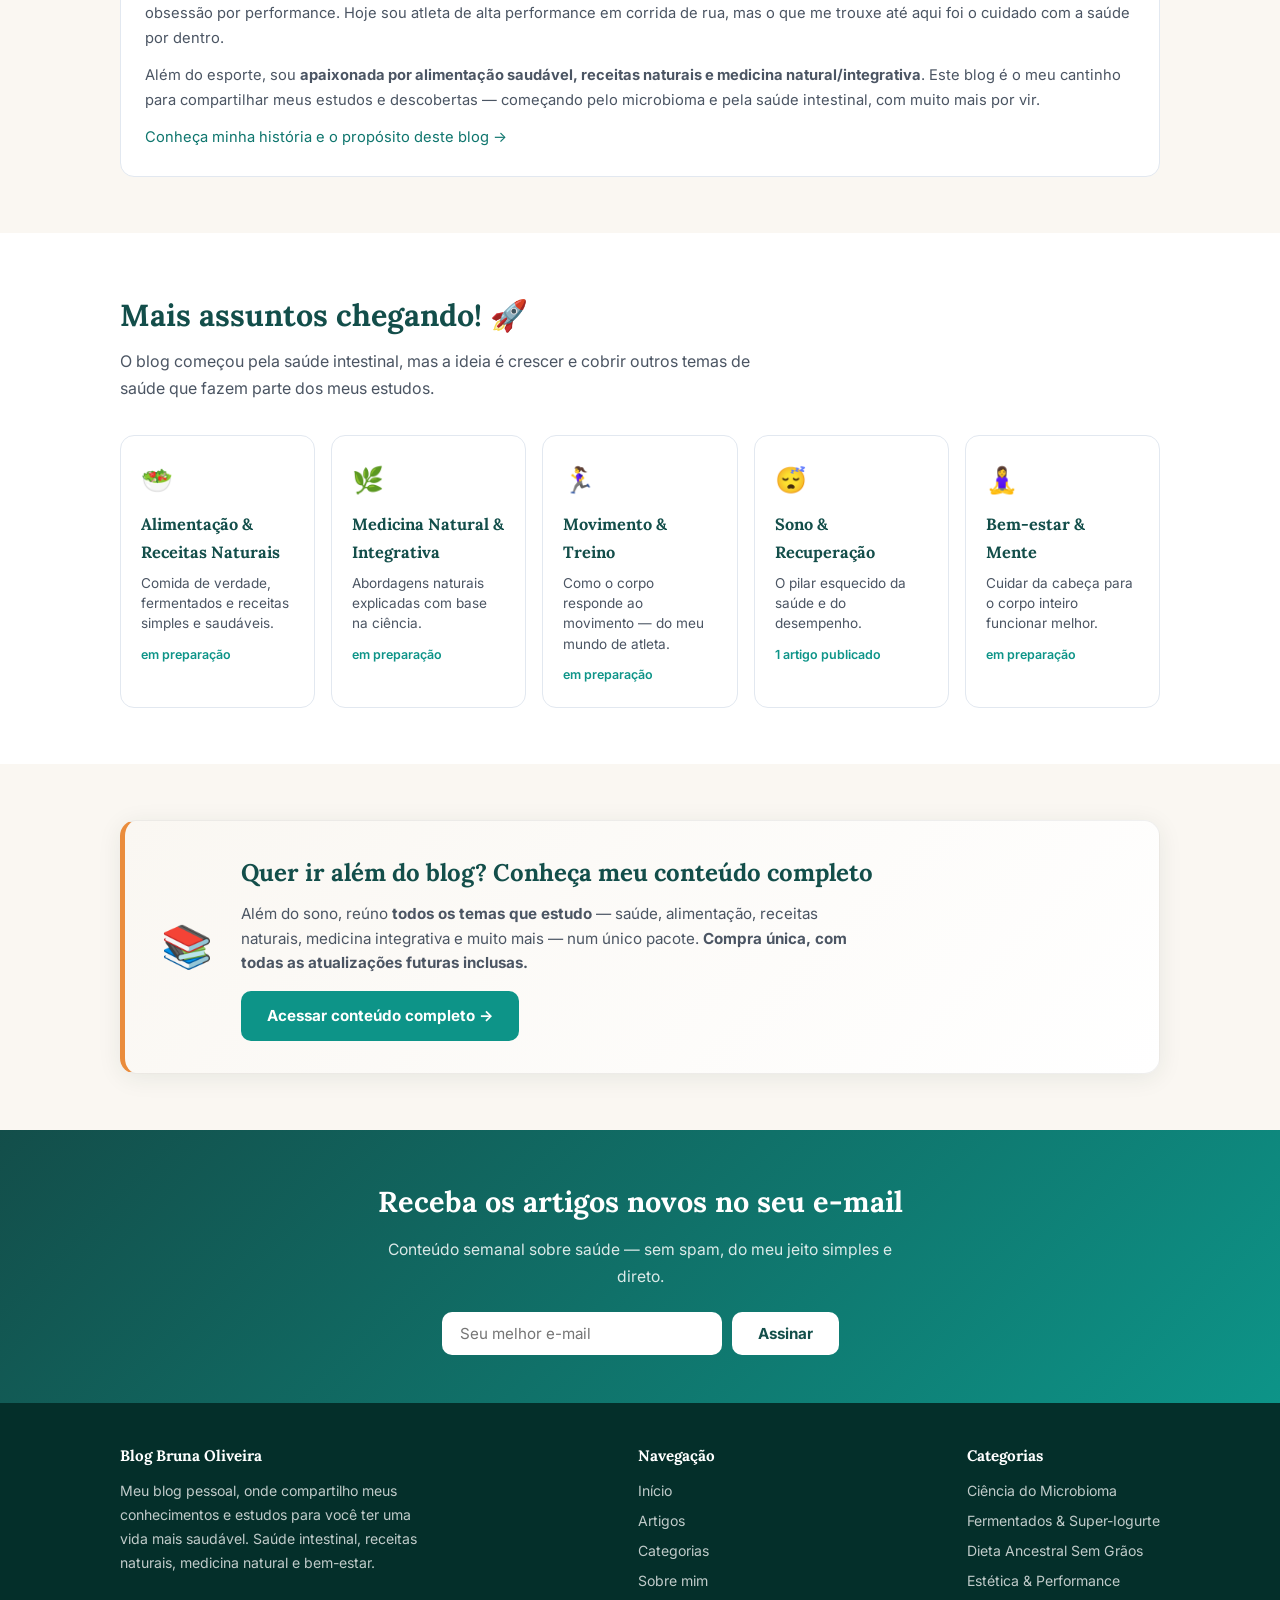
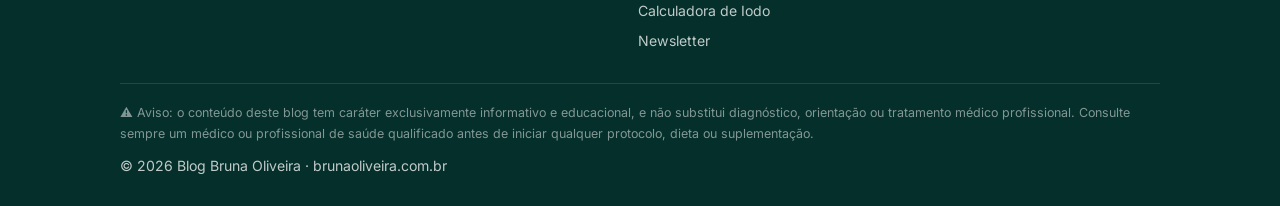
==== commit 63115b4c: "Adiciona banner de destaque para conteúdo completo (valdoirmiranda.com) - Nova seção na home antes d" ====
--- a/index.html
+++ b/index.html
@@ -262,6 +262,19 @@
     </div>
   </section>
 
+  <section class="section" id="conteudo-completo">
+    <div class="container">
+      <div class="banner-conteudo">
+        <span class="banner-icone">📚</span>
+        <div class="banner-texto">
+          <h2>Quer ir além do blog? Conheça meu conteúdo completo</h2>
+          <p>Além do sono, reúno <strong>todos os temas que estudo</strong> — saúde, alimentação, receitas naturais, medicina integrativa e muito mais — num único pacote. <strong>Compra única, com todas as atualizações futuras inclusas.</strong></p>
+          <a class="btn btn-primario banner-btn" href="https://valdoirmiranda.com" target="_blank" rel="noopener">Acessar conteúdo completo →</a>
+        </div>
+      </div>
+    </div>
+  </section>
+
   <section class="cta" id="newsletter">
     <div class="container">
       <h2>Receba os artigos novos no seu e-mail</h2>
--- a/css/style.css
+++ b/css/style.css
@@ -274,6 +274,38 @@
 
 .post-nav { max-width: 760px; margin: 36px auto 0; display: flex; justify-content: space-between; gap: 16px; flex-wrap: wrap; }
 .post-nav a { font-weight: 600; font-size: 0.92rem; }
+
+/* ---------- Banner conteúdo completo ---------- */
+.banner-conteudo {
+  display: flex;
+  align-items: center;
+  gap: 28px;
+  background: linear-gradient(135deg, var(--areia, #f5efe2), var(--branco));
+  border: 1px solid rgba(0,0,0,0.06);
+  border-left: 5px solid var(--laranja, #e07a3c);
+  border-radius: 16px;
+  padding: 32px 36px;
+  box-shadow: var(--sombra, 0 4px 16px rgba(0,0,0,0.05));
+}
+.banner-icone { font-size: 2.6rem; line-height: 1; flex-shrink: 0; }
+.banner-texto h2 {
+  font-family: var(--font-titulo);
+  font-size: clamp(1.15rem, 2.5vw, 1.5rem);
+  color: var(--verde-800, #1f4d3a);
+  margin-bottom: 8px;
+}
+.banner-texto p {
+  font-size: 0.95rem;
+  color: var(--texto-suave, #5a6b62);
+  line-height: 1.6;
+  margin-bottom: 16px;
+  max-width: 640px;
+}
+.banner-btn { font-size: 1rem; padding: 13px 28px; }
+@media (max-width: 640px) {
+  .banner-conteudo { flex-direction: column; text-align: center; padding: 24px; }
+  .banner-icone { font-size: 2.2rem; }
+}
 
 /* ---------- CTA newsletter ---------- */
 .cta {
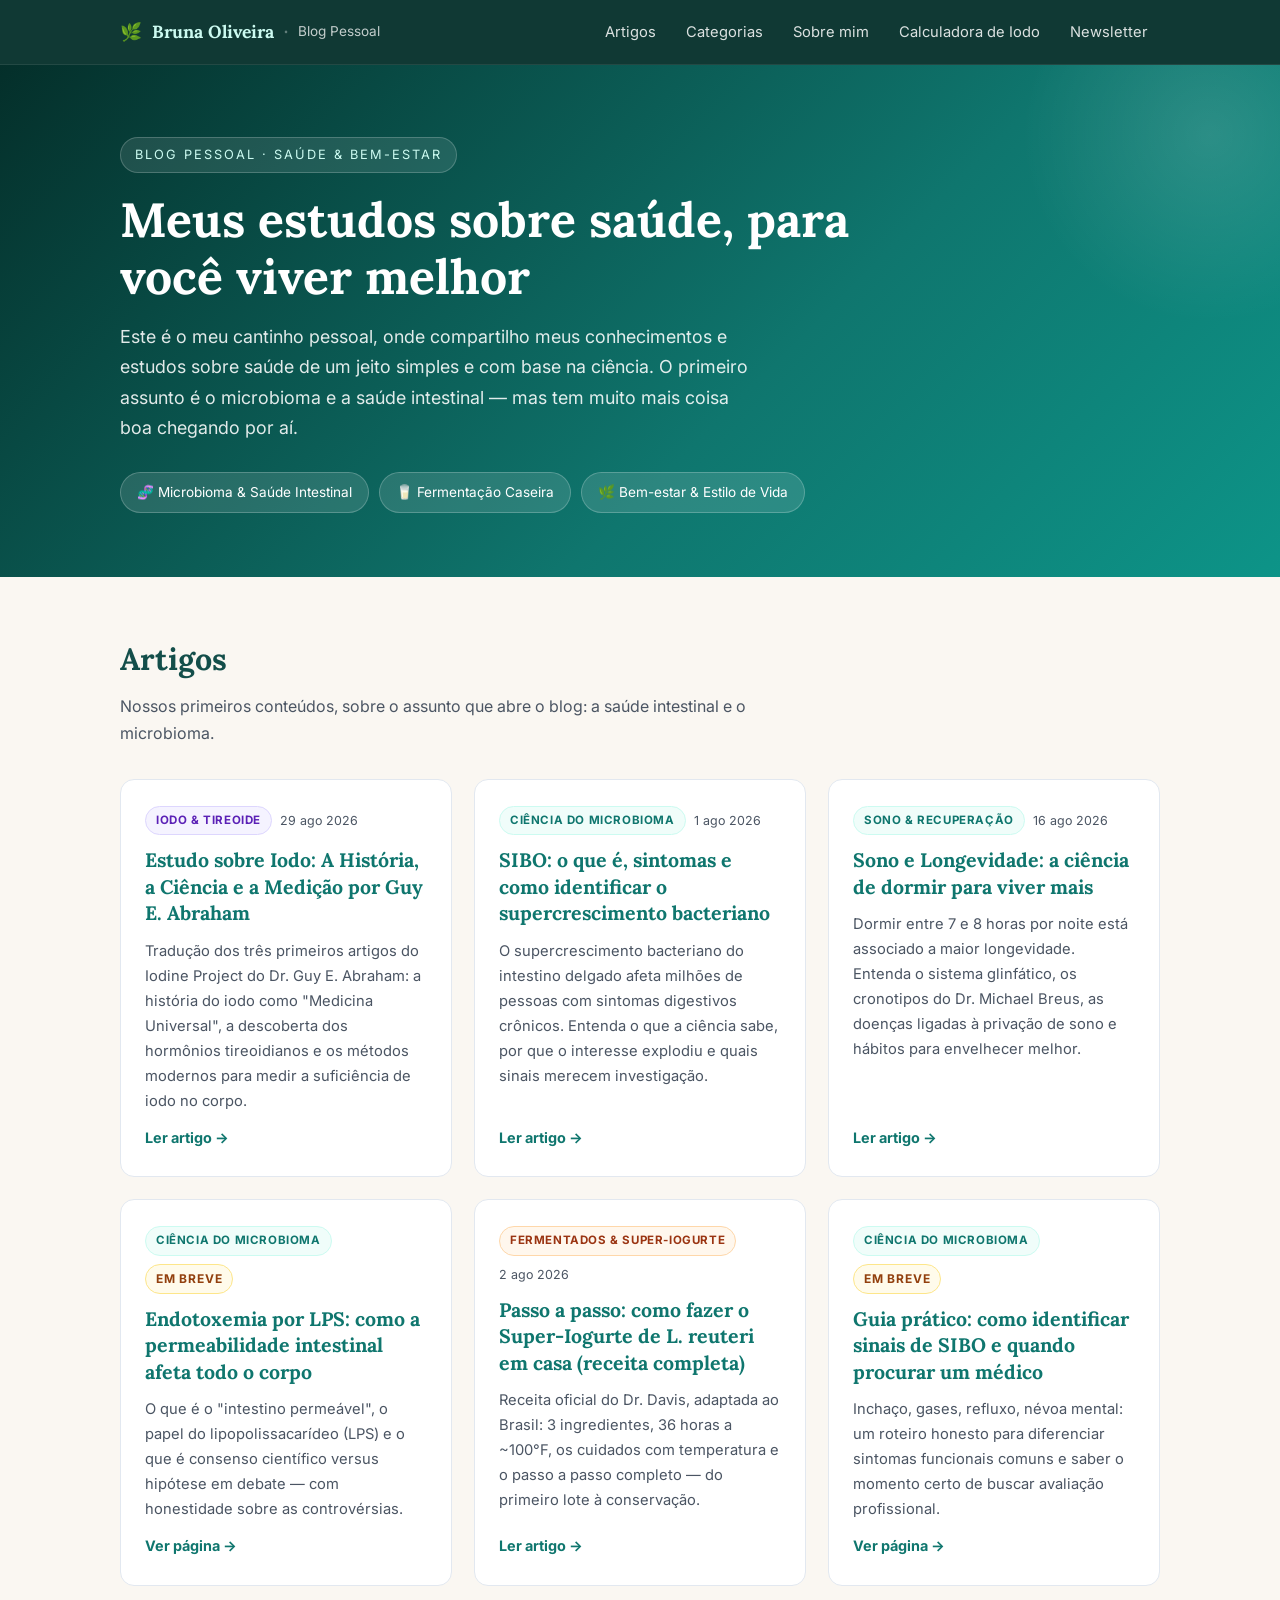
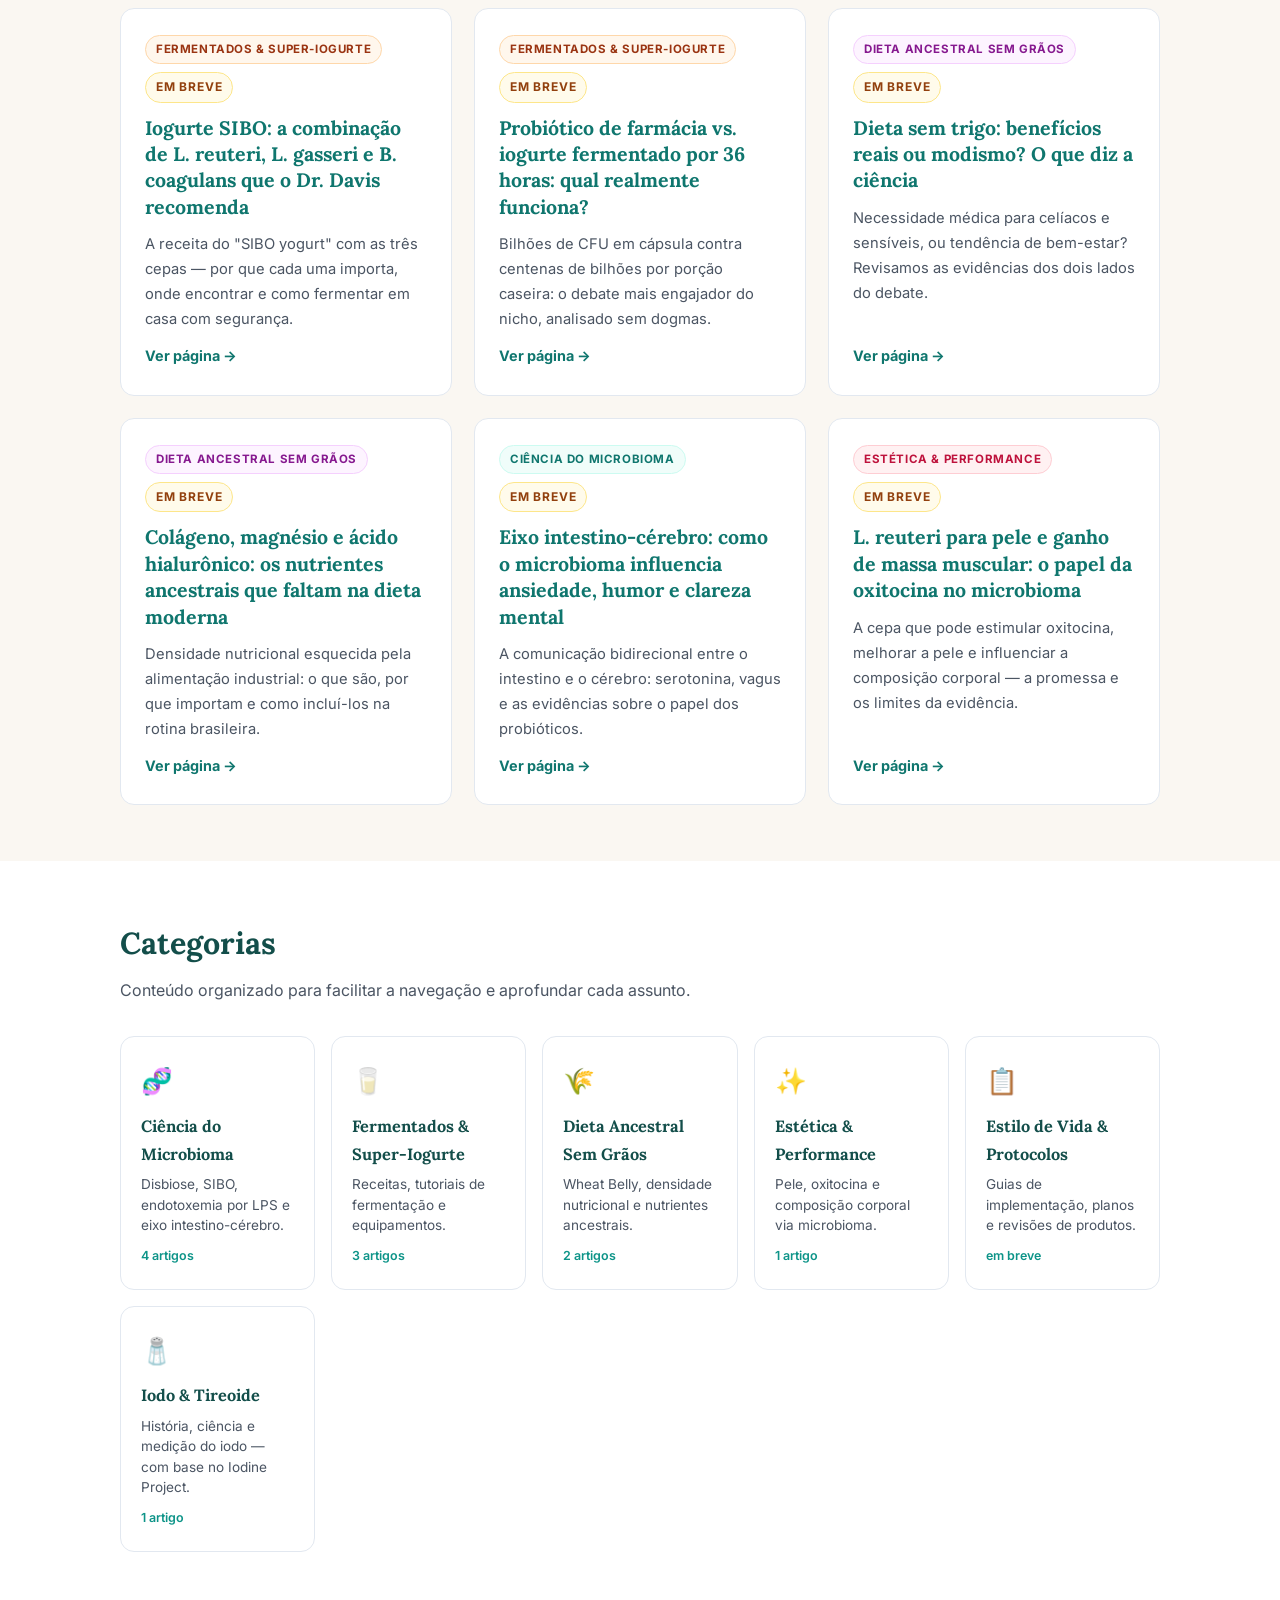
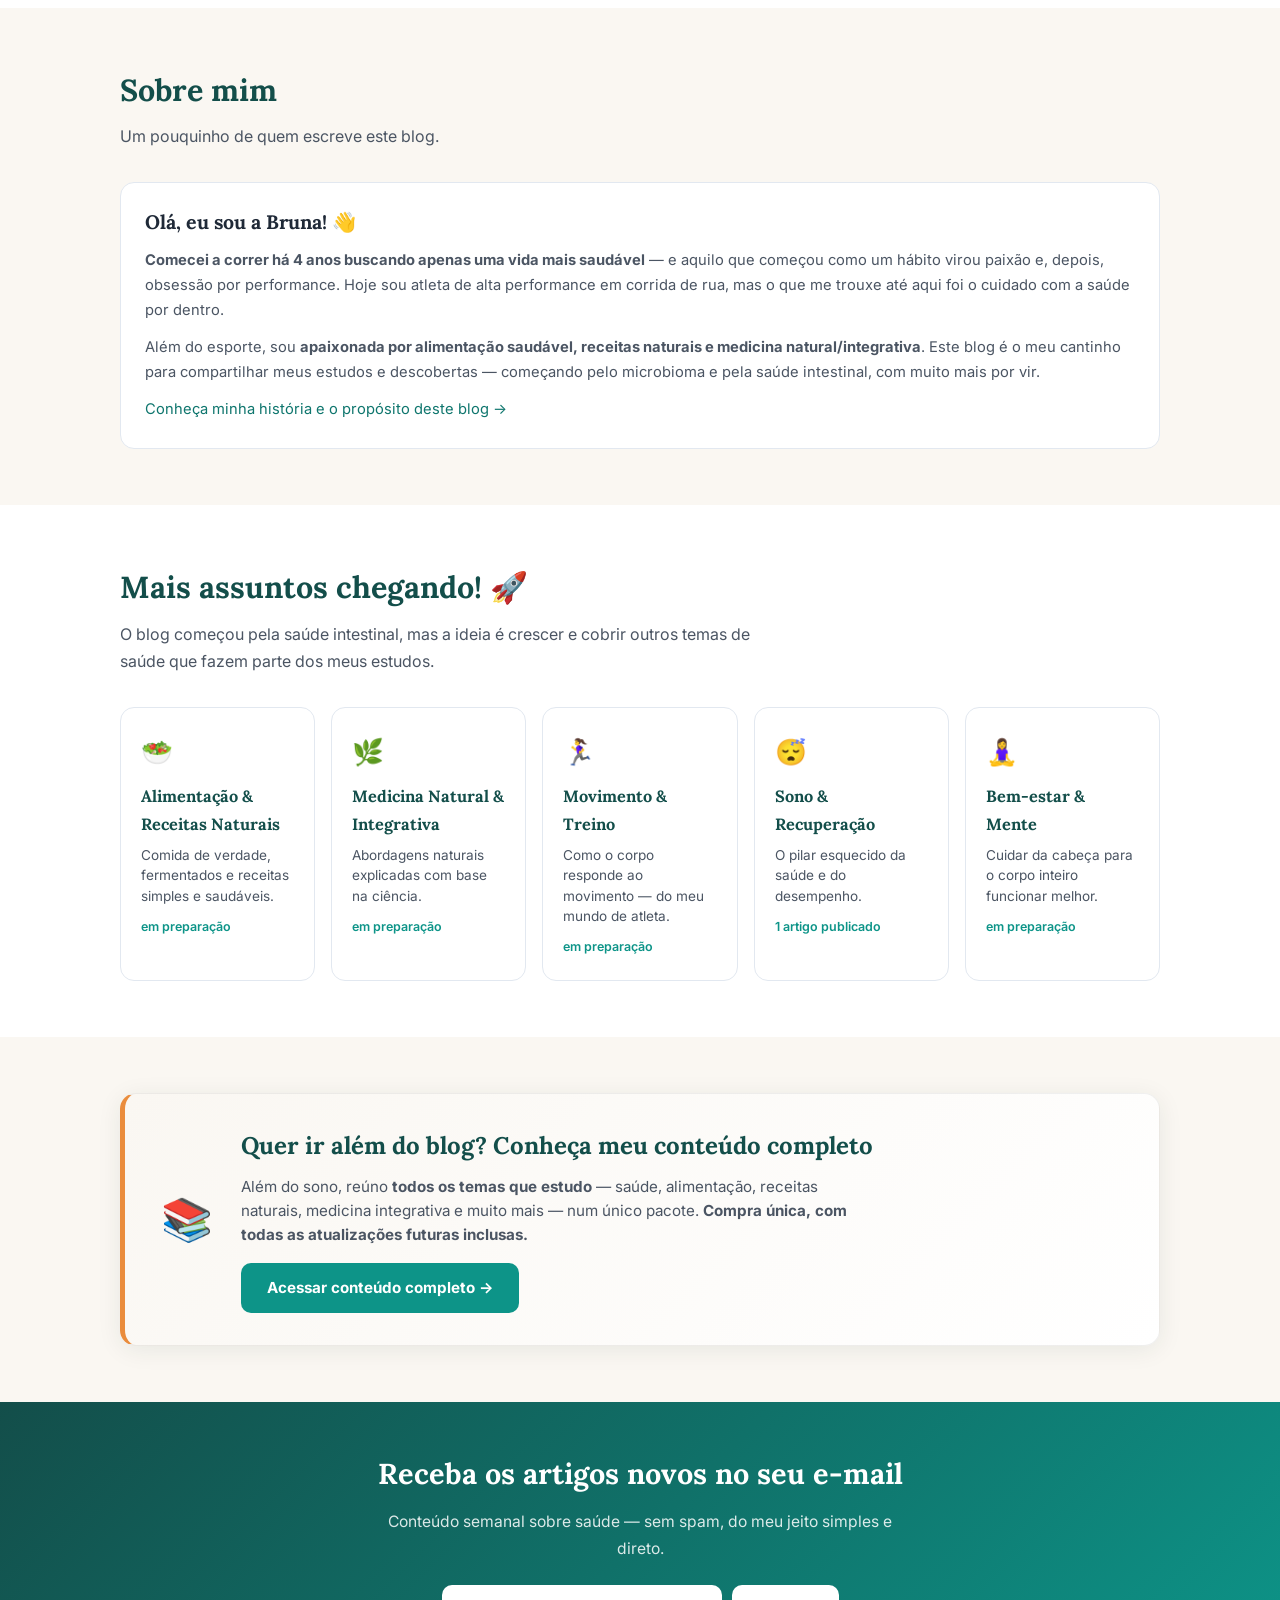
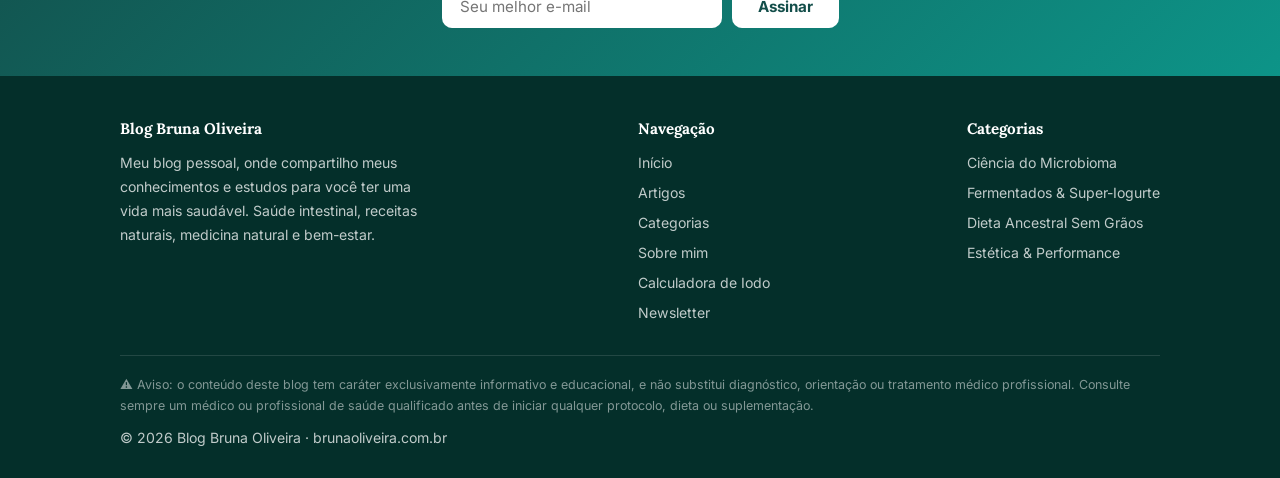
==== commit 5db0d4d4: "Divulga o post do Iodine Project na home O artigo com os 3 primeiros artigos traduzidos do Iodine Pr" ====
--- a/index.html
+++ b/index.html
@@ -57,6 +57,16 @@
 
         <article class="post-card">
           <div class="meta">
+            <span class="tag iodo">Iodo &amp; Tireoide</span>
+            <span class="data">29 ago 2026</span>
+          </div>
+          <h2><a href="posts/estudo-sobre-iodo-guyeabraham.html">Estudo sobre Iodo: A História, a Ciência e a Medição por Guy E. Abraham</a></h2>
+          <p class="resumo">Tradução dos três primeiros artigos do Iodine Project do Dr. Guy E. Abraham: a história do iodo como "Medicina Universal", a descoberta dos hormônios tireoidianos e os métodos modernos para medir a suficiência de iodo no corpo.</p>
+          <a class="ler-mais" href="posts/estudo-sobre-iodo-guyeabraham.html">Ler artigo →</a>
+        </article>
+
+        <article class="post-card">
+          <div class="meta">
             <span class="tag">Ciência do Microbioma</span>
             <span class="data">1 ago 2026</span>
           </div>
@@ -203,6 +213,12 @@
           <h3>Estilo de Vida &amp; Protocolos</h3>
           <p>Guias de implementação, planos e revisões de produtos.</p>
           <span class="conta">em breve</span>
+        </a>
+        <a class="categoria-card" href="index.html#posts">
+          <span class="icone">🧂</span>
+          <h3>Iodo &amp; Tireoide</h3>
+          <p>História, ciência e medição do iodo — com base no Iodine Project.</p>
+          <span class="conta">1 artigo</span>
         </a>
       </div>
     </div>
--- a/css/style.css
+++ b/css/style.css
@@ -189,6 +189,7 @@
 .tag.fermentados { background: #fff7ed; color: #9a3412; border-color: #fed7aa; }
 .tag.dieta { background: #fdf4ff; color: #86198f; border-color: #f5d0fe; }
 .tag.estetica { background: #fff1f2; color: #be123c; border-color: #fecdd3; }
+.tag.iodo { background: #f5f3ff; color: #5b21b6; border-color: #ddd6fe; }
 
 .post-card .data { font-size: 0.78rem; color: var(--texto-suave); }
 
